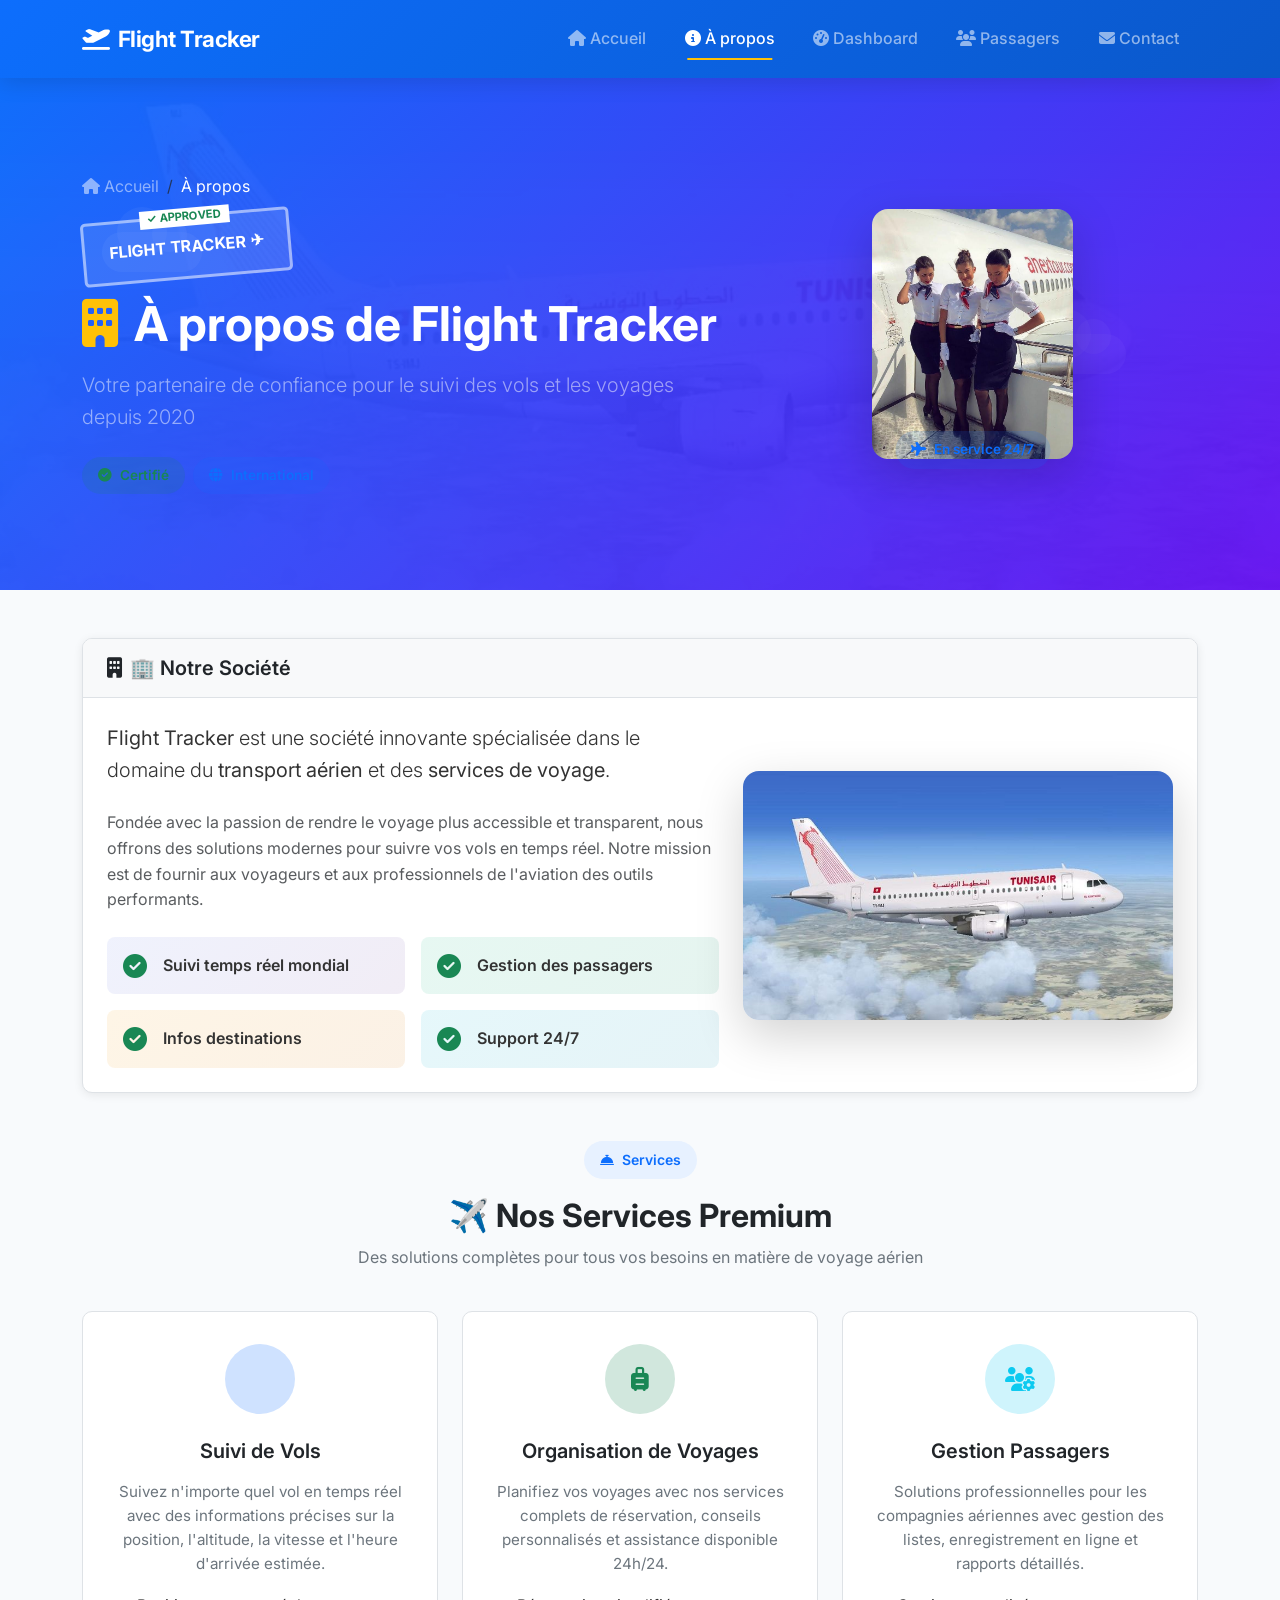
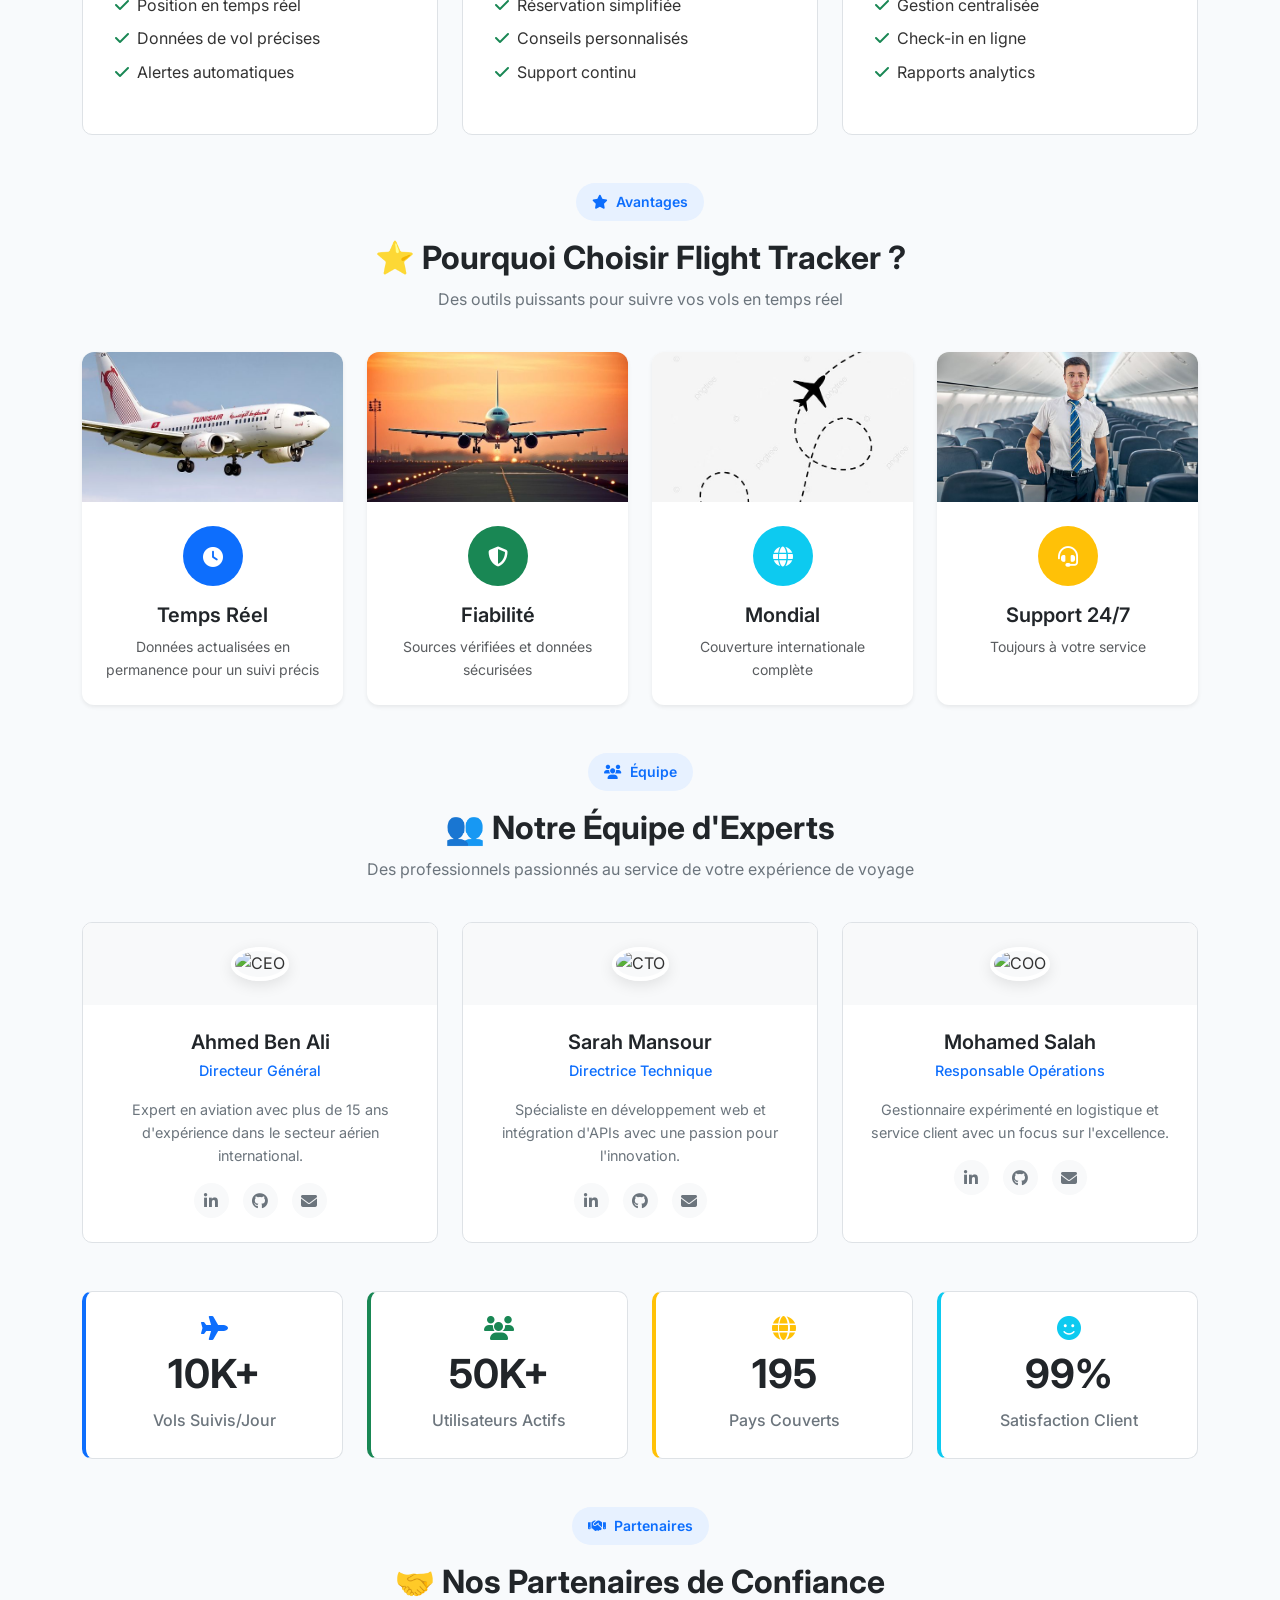
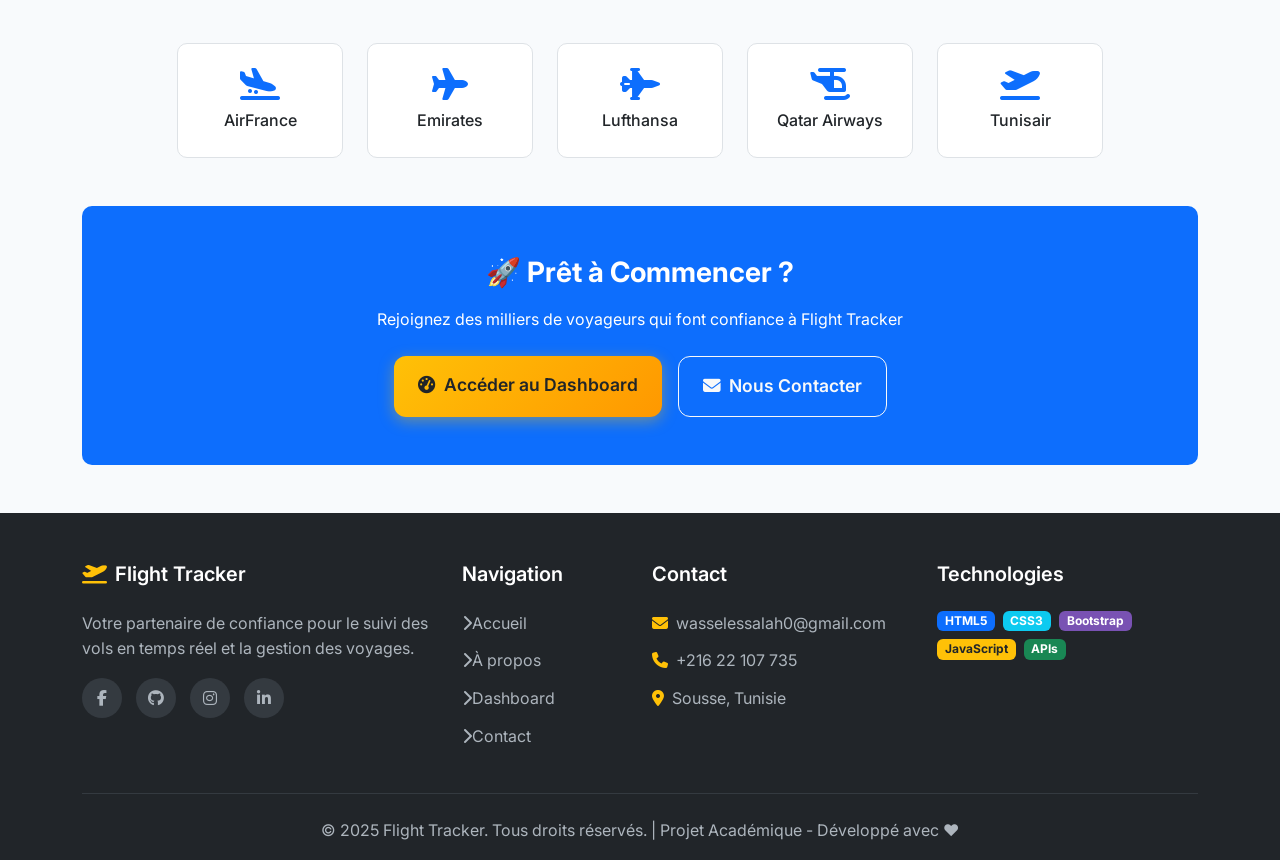
==== about.html @ 7bdb3983 "Add passengers tracking functionality with RandomUser API integration and country info display" ====
<!DOCTYPE html>
<html lang="fr">
<head>
    <meta charset="UTF-8">
    <meta name="viewport" content="width=device-width, initial-scale=1.0">
    <title>Flight Tracker - À propos</title>
    <!-- Bootstrap 5 CSS -->
    <link href="https://cdn.jsdelivr.net/npm/bootstrap@5.3.2/dist/css/bootstrap.min.css" rel="stylesheet">
    <!-- Font Awesome -->
    <link rel="stylesheet" href="https://cdnjs.cloudflare.com/ajax/libs/font-awesome/6.4.2/css/all.min.css">
    <!-- Google Fonts -->
    <link href="https://fonts.googleapis.com/css2?family=Inter:wght@300;400;500;600;700;800&display=swap" rel="stylesheet">
    <!-- Custom CSS -->
    <link rel="stylesheet" href="css/style.css">
    <link rel="stylesheet" href="css/pages-pro.css">
    <style>body { font-family: 'Inter', sans-serif; }</style>
</head>
<body style="background: #f8fafc;">
    <!-- Navigation -->
    <nav class="navbar navbar-expand-lg navbar-dark bg-primary sticky-top">
        <div class="container">
            <a class="navbar-brand" href="index.html">
                <i class="fas fa-plane-departure me-2"></i>Flight Tracker
            </a>
            <button class="navbar-toggler" type="button" data-bs-toggle="collapse" data-bs-target="#navbarNav">
                <span class="navbar-toggler-icon"></span>
            </button>
            <div class="collapse navbar-collapse" id="navbarNav">
                <ul class="navbar-nav ms-auto">
                    <li class="nav-item">
                        <a class="nav-link" href="index.html"><i class="fas fa-home me-1"></i>Accueil</a>
                    </li>
                    <li class="nav-item">
                        <a class="nav-link active" href="about.html"><i class="fas fa-info-circle me-1"></i>À propos</a>
                    </li>
                    <li class="nav-item">
                        <a class="nav-link" href="dashboard.html"><i class="fas fa-tachometer-alt me-1"></i>Dashboard</a>
                    </li>
                    <li class="nav-item">
                        <a class="nav-link" href="passengers.html"><i class="fas fa-users me-1"></i>Passagers</a>
                    </li>
                    <li class="nav-item">
                        <a class="nav-link" href="contact.html"><i class="fas fa-envelope me-1"></i>Contact</a>
                    </li>
                </ul>
            </div>
        </div>
    </nav>

    <!-- Page Header Pro with Creative Design -->
    <header class="page-header-pro position-relative overflow-hidden" style="background: linear-gradient(135deg, rgba(13, 110, 253, 0.95) 0%, rgba(102, 16, 242, 0.95) 100%), url('images/flight/tunisair-fleet.jpeg') center/cover;">
        <div class="cloud-decoration" style="top: 30%; left: 8%; opacity: 0.2;"></div>
        <div class="cloud-decoration" style="top: 50%; right: 12%; opacity: 0.15;"></div>
        <div class="container position-relative py-5">
            <div class="row align-items-center">
                <div class="col-lg-7 page-transition">
                    <nav class="breadcrumb mb-3" style="background: transparent;">
                        <a class="breadcrumb-item text-white-50" href="index.html"><i class="fas fa-home me-1"></i>Accueil</a>
                        <span class="breadcrumb-item active text-white">À propos</span>
                    </nav>
                    <div class="passport-stamp d-inline-block mb-3" style="border-color: rgba(255,255,255,0.5); background: rgba(255,255,255,0.1);">
                        <span class="text-white fw-bold">FLIGHT TRACKER ✈</span>
                    </div>
                    <h1 class="display-5 fw-bold text-white mb-3">
                        <i class="fas fa-building me-3 text-warning"></i>À propos de Flight Tracker
                    </h1>
                    <p class="lead text-white-50 mb-4">Votre partenaire de confiance pour le suivi des vols et les voyages depuis 2020</p>
                    
                    <!-- Flight Status Badges -->
                    <div class="d-flex gap-2 flex-wrap">
                        <span class="flight-status on-time"><i class="fas fa-check-circle"></i> Certifié</span>
                        <span class="flight-status in-flight"><i class="fas fa-globe"></i> International</span>
                    </div>
                </div>
                <div class="col-lg-5 text-center d-none d-lg-block page-transition">
                    <div class="position-relative">
                        <img src="images/flight/airplane-sky-1.jpeg" alt="Avion" class="img-fluid rounded-4 shadow-lg" style="max-height: 250px;">
                        <div class="flight-status in-flight position-absolute" style="bottom: -10px; left: 50%; transform: translateX(-50%);">
                            <i class="fas fa-plane"></i> En service 24/7
                        </div>
                    </div>
                </div>
            </div>
        </div>
    </header>

    <!-- Main Content -->
    <main class="py-5">
        <div class="container">
            
            <!-- Notre Société -->
            <section class="mb-5">
                <div class="card-pro">
                    <div class="card-header-pro">
                        <h5><i class="fas fa-building me-2"></i>🏢 Notre Société</h5>
                    </div>
                    <div class="card-body-pro">
                        <div class="row align-items-center g-4">
                            <div class="col-lg-7">
                                <p class="lead mb-4">
                                    <strong>Flight Tracker</strong> est une société innovante spécialisée dans le domaine du 
                                    <strong>transport aérien</strong> et des <strong>services de voyage</strong>.
                                </p>
                                <p class="text-muted mb-4">
                                    Fondée avec la passion de rendre le voyage plus accessible et transparent, 
                                    nous offrons des solutions modernes pour suivre vos vols en temps réel. 
                                    Notre mission est de fournir aux voyageurs et aux professionnels de l'aviation 
                                    des outils performants.
                                </p>
                                <div class="row g-3">
                                    <div class="col-sm-6">
                                        <div class="d-flex align-items-center p-3 rounded-3" style="background: linear-gradient(135deg, rgba(102, 126, 234, 0.1) 0%, rgba(118, 75, 162, 0.1) 100%);">
                                            <i class="fas fa-check-circle text-success fs-4 me-3"></i>
                                            <span class="fw-semibold">Suivi temps réel mondial</span>
                                        </div>
                                    </div>
                                    <div class="col-sm-6">
                                        <div class="d-flex align-items-center p-3 rounded-3" style="background: linear-gradient(135deg, rgba(16, 185, 129, 0.1) 0%, rgba(5, 150, 105, 0.1) 100%);">
                                            <i class="fas fa-check-circle text-success fs-4 me-3"></i>
                                            <span class="fw-semibold">Gestion des passagers</span>
                                        </div>
                                    </div>
                                    <div class="col-sm-6">
                                        <div class="d-flex align-items-center p-3 rounded-3" style="background: linear-gradient(135deg, rgba(245, 158, 11, 0.1) 0%, rgba(217, 119, 6, 0.1) 100%);">
                                            <i class="fas fa-check-circle text-success fs-4 me-3"></i>
                                            <span class="fw-semibold">Infos destinations</span>
                                        </div>
                                    </div>
                                    <div class="col-sm-6">
                                        <div class="d-flex align-items-center p-3 rounded-3" style="background: linear-gradient(135deg, rgba(6, 182, 212, 0.1) 0%, rgba(8, 145, 178, 0.1) 100%);">
                                            <i class="fas fa-check-circle text-success fs-4 me-3"></i>
                                            <span class="fw-semibold">Support 24/7</span>
                                        </div>
                                    </div>
                                </div>
                            </div>
                            <div class="col-lg-5">
                                <img src="images/flight/tunisair-fleet.jpeg" alt="Flotte Tunisair" class="img-fluid rounded-4 shadow-lg">
                            </div>
                        </div>
                    </div>
                </div>
            </section>

            <!-- Nos Services -->
            <section class="mb-5">
                <div class="section-title">
                    <span class="badge-label"><i class="fas fa-concierge-bell me-2"></i>Services</span>
                    <h2>✈️ Nos Services Premium</h2>
                    <p>Des solutions complètes pour tous vos besoins en matière de voyage aérien</p>
                </div>
                
                <div class="row g-4">
                    <div class="col-lg-4">
                        <div class="service-card">
                            <div class="service-icon primary">
                                <i class="fas fa-radar"></i>
                            </div>
                            <h5>Suivi de Vols</h5>
                            <p>Suivez n'importe quel vol en temps réel avec des informations précises sur la position, l'altitude, la vitesse et l'heure d'arrivée estimée.</p>
                            <ul class="list-unstyled text-start mt-3">
                                <li class="mb-2"><i class="fas fa-check text-success me-2"></i>Position en temps réel</li>
                                <li class="mb-2"><i class="fas fa-check text-success me-2"></i>Données de vol précises</li>
                                <li><i class="fas fa-check text-success me-2"></i>Alertes automatiques</li>
                            </ul>
                        </div>
                    </div>
                    <div class="col-lg-4">
                        <div class="service-card">
                            <div class="service-icon success">
                                <i class="fas fa-suitcase-rolling"></i>
                            </div>
                            <h5>Organisation de Voyages</h5>
                            <p>Planifiez vos voyages avec nos services complets de réservation, conseils personnalisés et assistance disponible 24h/24.</p>
                            <ul class="list-unstyled text-start mt-3">
                                <li class="mb-2"><i class="fas fa-check text-success me-2"></i>Réservation simplifiée</li>
                                <li class="mb-2"><i class="fas fa-check text-success me-2"></i>Conseils personnalisés</li>
                                <li><i class="fas fa-check text-success me-2"></i>Support continu</li>
                            </ul>
                        </div>
                    </div>
                    <div class="col-lg-4">
                        <div class="service-card">
                            <div class="service-icon info">
                                <i class="fas fa-users-cog"></i>
                            </div>
                            <h5>Gestion Passagers</h5>
                            <p>Solutions professionnelles pour les compagnies aériennes avec gestion des listes, enregistrement en ligne et rapports détaillés.</p>
                            <ul class="list-unstyled text-start mt-3">
                                <li class="mb-2"><i class="fas fa-check text-success me-2"></i>Gestion centralisée</li>
                                <li class="mb-2"><i class="fas fa-check text-success me-2"></i>Check-in en ligne</li>
                                <li><i class="fas fa-check text-success me-2"></i>Rapports analytics</li>
                            </ul>
                        </div>
                    </div>
                </div>
            </section>

            <!-- Pourquoi Nous Choisir -->
            <section class="mb-5">
                <div class="section-title">
                    <span class="badge-label"><i class="fas fa-star me-2"></i>Avantages</span>
                    <h2>⭐ Pourquoi Choisir Flight Tracker ?</h2>
                    <p>Des outils puissants pour suivre vos vols en temps réel</p>
                </div>
                
                <div class="row g-4">
                    <div class="col-md-6 col-lg-3">
                        <div class="card h-100 border-0 shadow-sm">
                            <img src="images/flight/tunisair-boeing-1.jpeg" class="card-img-top" alt="Temps Réel" style="height: 150px; object-fit: cover;">
                            <div class="card-body text-center p-4">
                                <div class="bg-primary text-white rounded-circle d-inline-flex align-items-center justify-content-center mb-3" style="width: 60px; height: 60px;">
                                    <i class="fas fa-clock fa-lg"></i>
                                </div>
                                <h5 class="card-title">Temps Réel</h5>
                                <p class="card-text text-muted small">Données actualisées en permanence pour un suivi précis</p>
                            </div>
                        </div>
                    </div>
                    <div class="col-md-6 col-lg-3">
                        <div class="card h-100 border-0 shadow-sm">
                            <img src="images/flight/aviation-ai.jpeg" class="card-img-top" alt="Fiabilité" style="height: 150px; object-fit: cover;">
                            <div class="card-body text-center p-4">
                                <div class="bg-success text-white rounded-circle d-inline-flex align-items-center justify-content-center mb-3" style="width: 60px; height: 60px;">
                                    <i class="fas fa-shield-alt fa-lg"></i>
                                </div>
                                <h5 class="card-title">Fiabilité</h5>
                                <p class="card-text text-muted small">Sources vérifiées et données sécurisées</p>
                            </div>
                        </div>
                    </div>
                    <div class="col-md-6 col-lg-3">
                        <div class="card h-100 border-0 shadow-sm">
                            <img src="images/flight/flight-route.jpeg" class="card-img-top" alt="Mondial" style="height: 150px; object-fit: cover;">
                            <div class="card-body text-center p-4">
                                <div class="bg-info text-white rounded-circle d-inline-flex align-items-center justify-content-center mb-3" style="width: 60px; height: 60px;">
                                    <i class="fas fa-globe fa-lg"></i>
                                </div>
                                <h5 class="card-title">Mondial</h5>
                                <p class="card-text text-muted small">Couverture internationale complète</p>
                            </div>
                        </div>
                    </div>
                    <div class="col-md-6 col-lg-3">
                        <div class="card h-100 border-0 shadow-sm">
                            <img src="images/flight/flight-attendant-service.jpeg" class="card-img-top" alt="Support" style="height: 150px; object-fit: cover;">
                            <div class="card-body text-center p-4">
                                <div class="bg-warning text-white rounded-circle d-inline-flex align-items-center justify-content-center mb-3" style="width: 60px; height: 60px;">
                                    <i class="fas fa-headset fa-lg"></i>
                                </div>
                                <h5 class="card-title">Support 24/7</h5>
                                <p class="card-text text-muted small">Toujours à votre service</p>
                            </div>
                        </div>
                    </div>
                </div>
            </section>

            <!-- Notre Équipe -->
            <section class="mb-5">
                <div class="section-title">
                    <span class="badge-label"><i class="fas fa-users me-2"></i>Équipe</span>
                    <h2>👥 Notre Équipe d'Experts</h2>
                    <p>Des professionnels passionnés au service de votre expérience de voyage</p>
                </div>
                
                <div class="row g-4">
                    <div class="col-lg-4">
                        <div class="team-card">
                            <div class="team-img">
                                <img src="https://randomuser.me/api/portraits/men/32.jpg" alt="CEO">
                            </div>
                            <div class="team-body">
                                <h5>Ahmed Ben Ali</h5>
                                <p class="role">Directeur Général</p>
                                <p>Expert en aviation avec plus de 15 ans d'expérience dans le secteur aérien international.</p>
                                <div class="social-links">
                                    <a href="https://www.linkedin.com/in/essalah-wassel-626993300/" target="_blank"><i class="fab fa-linkedin-in"></i></a>
                                    <a href="https://github.com/wasselessalah" target="_blank"><i class="fab fa-github"></i></a>
                                    <a href="mailto:wasselessalah0@gmail.com"><i class="fas fa-envelope"></i></a>
                                </div>
                            </div>
                        </div>
                    </div>
                    <div class="col-lg-4">
                        <div class="team-card">
                            <div class="team-img">
                                <img src="https://randomuser.me/api/portraits/women/44.jpg" alt="CTO">
                            </div>
                            <div class="team-body">
                                <h5>Sarah Mansour</h5>
                                <p class="role">Directrice Technique</p>
                                <p>Spécialiste en développement web et intégration d'APIs avec une passion pour l'innovation.</p>
                                <div class="social-links">
                                    <a href="https://www.linkedin.com/in/essalah-wassel-626993300/" target="_blank"><i class="fab fa-linkedin-in"></i></a>
                                    <a href="https://github.com/wasselessalah" target="_blank"><i class="fab fa-github"></i></a>
                                    <a href="mailto:wasselessalah0@gmail.com"><i class="fas fa-envelope"></i></a>
                                </div>
                            </div>
                        </div>
                    </div>
                    <div class="col-lg-4">
                        <div class="team-card">
                            <div class="team-img">
                                <img src="https://randomuser.me/api/portraits/men/67.jpg" alt="COO">
                            </div>
                            <div class="team-body">
                                <h5>Mohamed Salah</h5>
                                <p class="role">Responsable Opérations</p>
                                <p>Gestionnaire expérimenté en logistique et service client avec un focus sur l'excellence.</p>
                                <div class="social-links">
                                    <a href="https://www.linkedin.com/in/essalah-wassel-626993300/" target="_blank"><i class="fab fa-linkedin-in"></i></a>
                                    <a href="https://github.com/wasselessalah" target="_blank"><i class="fab fa-github"></i></a>
                                    <a href="mailto:wasselessalah0@gmail.com"><i class="fas fa-envelope"></i></a>
                                </div>
                            </div>
                        </div>
                    </div>
                </div>
            </section>

            <!-- Statistiques -->
            <section class="mb-5">
                <div class="row g-4">
                    <div class="col-md-3 col-6">
                        <div class="stat-card-enhanced primary">
                            <div class="stat-content">
                                <i class="fas fa-plane stat-icon text-primary"></i>
                                <h2>10K+</h2>
                                <p>Vols Suivis/Jour</p>
                            </div>
                        </div>
                    </div>
                    <div class="col-md-3 col-6">
                        <div class="stat-card-enhanced success">
                            <div class="stat-content">
                                <i class="fas fa-users stat-icon text-success"></i>
                                <h2>50K+</h2>
                                <p>Utilisateurs Actifs</p>
                            </div>
                        </div>
                    </div>
                    <div class="col-md-3 col-6">
                        <div class="stat-card-enhanced warning">
                            <div class="stat-content">
                                <i class="fas fa-globe stat-icon text-warning"></i>
                                <h2>195</h2>
                                <p>Pays Couverts</p>
                            </div>
                        </div>
                    </div>
                    <div class="col-md-3 col-6">
                        <div class="stat-card-enhanced info">
                            <div class="stat-content">
                                <i class="fas fa-smile stat-icon text-info"></i>
                                <h2>99%</h2>
                                <p>Satisfaction Client</p>
                            </div>
                        </div>
                    </div>
                </div>
            </section>

            <!-- Nos Partenaires -->
            <section class="mb-5">
                <div class="section-title">
                    <span class="badge-label"><i class="fas fa-handshake me-2"></i>Partenaires</span>
                    <h2>🤝 Nos Partenaires de Confiance</h2>
                </div>
                
                <div class="row g-4 justify-content-center">
                    <div class="col-lg-2 col-md-4 col-6">
                        <div class="partner-item">
                            <i class="fas fa-plane-arrival"></i>
                            <p>AirFrance</p>
                        </div>
                    </div>
                    <div class="col-lg-2 col-md-4 col-6">
                        <div class="partner-item">
                            <i class="fas fa-plane"></i>
                            <p>Emirates</p>
                        </div>
                    </div>
                    <div class="col-lg-2 col-md-4 col-6">
                        <div class="partner-item">
                            <i class="fas fa-jet-fighter"></i>
                            <p>Lufthansa</p>
                        </div>
                    </div>
                    <div class="col-lg-2 col-md-4 col-6">
                        <div class="partner-item">
                            <i class="fas fa-helicopter"></i>
                            <p>Qatar Airways</p>
                        </div>
                    </div>
                    <div class="col-lg-2 col-md-4 col-6">
                        <div class="partner-item">
                            <i class="fas fa-plane-departure"></i>
                            <p>Tunisair</p>
                        </div>
                    </div>
                </div>
            </section>

            <!-- CTA Final -->
            <section>
                <div class="cta-section text-center">
                    <h3 class="mb-3">🚀 Prêt à Commencer ?</h3>
                    <p class="mb-4">Rejoignez des milliers de voyageurs qui font confiance à Flight Tracker</p>
                    <div class="d-flex justify-content-center gap-3 flex-wrap">
                        <a href="dashboard.html" class="btn btn-warning btn-lg px-4">
                            <i class="fas fa-tachometer-alt me-2"></i>Accéder au Dashboard
                        </a>
                        <a href="contact.html" class="btn btn-outline-light btn-lg px-4">
                            <i class="fas fa-envelope me-2"></i>Nous Contacter
                        </a>
                    </div>
                </div>
            </section>
        </div>
    </main>

    <!-- Footer Pro -->
    <footer class="footer-pro">
        <div class="container">
            <div class="row g-4">
                <div class="col-lg-4">
                    <h5><i class="fas fa-plane-departure me-2 text-warning"></i>Flight Tracker</h5>
                    <p>Votre partenaire de confiance pour le suivi des vols en temps réel et la gestion des voyages.</p>
                    <div class="social-links">
                        <a href="https://www.facebook.com/wasl.alsalh.2025/" target="_blank"><i class="fab fa-facebook-f"></i></a>
                        <a href="https://github.com/wasselessalah" target="_blank"><i class="fab fa-github"></i></a>
                        <a href="https://www.instagram.com/essalahwassel/" target="_blank"><i class="fab fa-instagram"></i></a>
                        <a href="https://www.linkedin.com/in/essalah-wassel-626993300/" target="_blank"><i class="fab fa-linkedin-in"></i></a>
                    </div>
                </div>
                <div class="col-lg-2 col-md-4">
                    <h5>Navigation</h5>
                    <ul class="footer-links">
                        <li><a href="index.html"><i class="fas fa-chevron-right"></i>Accueil</a></li>
                        <li><a href="about.html"><i class="fas fa-chevron-right"></i>À propos</a></li>
                        <li><a href="dashboard.html"><i class="fas fa-chevron-right"></i>Dashboard</a></li>
                        <li><a href="contact.html"><i class="fas fa-chevron-right"></i>Contact</a></li>
                    </ul>
                </div>
                <div class="col-lg-3 col-md-4">
                    <h5>Contact</h5>
                    <ul class="footer-links">
                        <li><i class="fas fa-envelope me-2 text-warning"></i>wasselessalah0@gmail.com</li>
                        <li><i class="fas fa-phone me-2 text-warning"></i>+216 22 107 735</li>
                        <li><i class="fas fa-map-marker-alt me-2 text-warning"></i>Sousse, Tunisie</li>
                    </ul>
                </div>
                <div class="col-lg-3 col-md-4">
                    <h5>Technologies</h5>
                    <div class="d-flex flex-wrap gap-2">
                        <span class="badge bg-primary">HTML5</span>
                        <span class="badge bg-info">CSS3</span>
                        <span class="badge" style="background: #7952b3;">Bootstrap</span>
                        <span class="badge bg-warning text-dark">JavaScript</span>
                        <span class="badge bg-success">APIs</span>
                    </div>
                </div>
            </div>
            <div class="footer-bottom text-center">
                <p class="mb-0">&copy; 2025 Flight Tracker. Tous droits réservés. | Projet Académique - Développé avec ❤️</p>
            </div>
        </div>
    </footer>

    <!-- Bootstrap JS -->
    <script src="https://cdn.jsdelivr.net/npm/bootstrap@5.3.2/dist/js/bootstrap.bundle.min.js"></script>
</body>
</html>
---- css/style.css ----
/* ===================================
   Flight & Passengers Tracker
   Custom Styles - Enhanced UI/UX
   =================================== */

/* ===== Google Fonts ===== */
@import url('https://fonts.googleapis.com/css2?family=Poppins:wght@300;400;500;600;700;800&display=swap');

/* ===== Variables CSS ===== */
:root {
    --primary-color: #0d6efd;
    --primary-dark: #0a58ca;
    --primary-light: #3d8bfd;
    --secondary-color: #6c757d;
    --success-color: #198754;
    --info-color: #0dcaf0;
    --warning-color: #ffc107;
    --danger-color: #dc3545;
    --dark-color: #212529;
    --light-color: #f8f9fa;
    --gradient-primary: linear-gradient(135deg, #667eea 0%, #764ba2 100%);
    --gradient-blue: linear-gradient(135deg, #0d6efd 0%, #0a58ca 100%);
    --gradient-dark: linear-gradient(135deg, #1a1a2e 0%, #16213e 100%);
    --shadow-sm: 0 2px 10px rgba(0,0,0,0.08);
    --shadow-md: 0 5px 20px rgba(0,0,0,0.12);
    --shadow-lg: 0 10px 40px rgba(0,0,0,0.15);
    --shadow-xl: 0 20px 60px rgba(0,0,0,0.2);
    --radius-sm: 8px;
    --radius-md: 12px;
    --radius-lg: 20px;
    --radius-xl: 30px;
    --transition: all 0.3s cubic-bezier(0.4, 0, 0.2, 1);
}

/* ===== Global Styles ===== */
* {
    margin: 0;
    padding: 0;
    box-sizing: border-box;
}

body {
    font-family: 'Poppins', 'Segoe UI', sans-serif;
    min-height: 100vh;
    display: flex;
    flex-direction: column;
    background: #f0f2f5;
    color: #333;
    line-height: 1.6;
    overflow-x: hidden;
}

main {
    flex: 1;
}

h1, h2, h3, h4, h5, h6 {
    font-weight: 600;
    line-height: 1.3;
}

a {
    text-decoration: none;
    transition: var(--transition);
}

/* ===== Navbar Enhanced ===== */
.navbar {
    background: var(--gradient-blue) !important;
    backdrop-filter: blur(10px);
    box-shadow: var(--shadow-md);
    padding: 1rem 0;
}

.navbar-brand {
    font-weight: 700;
    font-size: 1.4rem;
    letter-spacing: -0.5px;
}

.navbar-brand i {
    transition: var(--transition);
}

.navbar-brand:hover i {
    transform: translateX(5px) rotate(-5deg);
}

.nav-link {
    font-weight: 500;
    padding: 0.5rem 1rem !important;
    margin: 0 0.2rem;
    border-radius: var(--radius-sm);
    position: relative;
    overflow: hidden;
}

.nav-link::before {
    content: '';
    position: absolute;
    bottom: 0;
    left: 50%;
    width: 0;
    height: 2px;
    background: var(--warning-color);
    transition: var(--transition);
    transform: translateX(-50%);
}

.nav-link:hover::before,
.nav-link.active::before {
    width: 70%;
}

.nav-link:hover {
    background: rgba(255,255,255,0.1);
}

/* ===== Hero Section Enhanced ===== */
.hero-section {
    background: var(--gradient-primary);
    min-height: 85vh;
    display: flex;
    align-items: center;
    position: relative;
    overflow: hidden;
}

.hero-section::before {
    content: '';
    position: absolute;
    top: 0;
    left: 0;
    right: 0;
    bottom: 0;
    background: url("data:image/svg+xml,%3Csvg width='60' height='60' viewBox='0 0 60 60' xmlns='http://www.w3.org/2000/svg'%3E%3Cg fill='none' fill-rule='evenodd'%3E%3Cg fill='%23ffffff' fill-opacity='0.05'%3E%3Ccircle cx='30' cy='30' r='4'/%3E%3C/g%3E%3C/g%3E%3C/svg%3E");
}

.hero-section::after {
    content: '';
    position: absolute;
    bottom: -2px;
    left: 0;
    right: 0;
    height: 100px;
    background: #f0f2f5;
    clip-path: ellipse(70% 100% at 50% 100%);
}

.hero-section .container {
    position: relative;
    z-index: 2;
}

.hero-section h1 {
    font-size: 3.2rem;
    font-weight: 800;
    text-shadow: 2px 4px 8px rgba(0,0,0,0.2);
    animation: slideInLeft 0.8s ease;
}

.hero-section .lead {
    font-size: 1.2rem;
    opacity: 0.9;
    animation: slideInLeft 0.8s ease 0.1s both;
}

.hero-section .btn {
    animation: slideInUp 0.8s ease 0.2s both;
}

.min-vh-75 {
    min-height: 75vh;
}

.hero-image {
    animation: float 4s ease-in-out infinite;
}

.hero-image img {
    border-radius: var(--radius-lg);
    box-shadow: var(--shadow-xl);
    transition: var(--transition);
}

.hero-image img:hover {
    transform: scale(1.03);
}

/* ===== Buttons Enhanced ===== */
.btn {
    font-weight: 600;
    padding: 0.75rem 1.5rem;
    border-radius: var(--radius-md);
    transition: var(--transition);
    position: relative;
    overflow: hidden;
}

.btn::after {
    content: '';
    position: absolute;
    top: 50%;
    left: 50%;
    width: 0;
    height: 0;
    background: rgba(255,255,255,0.2);
    border-radius: 50%;
    transform: translate(-50%, -50%);
    transition: width 0.6s, height 0.6s;
}

.btn:hover::after {
    width: 300px;
    height: 300px;
}

.btn-warning {
    background: linear-gradient(135deg, #ffc107 0%, #ff9800 100%);
    border: none;
    color: #212529;
    box-shadow: 0 4px 15px rgba(255,193,7,0.4);
}

.btn-warning:hover {
    transform: translateY(-3px);
    box-shadow: 0 8px 25px rgba(255,193,7,0.5);
}

.btn-primary {
    background: var(--gradient-blue);
    border: none;
    box-shadow: 0 4px 15px rgba(13,110,253,0.4);
}

.btn-primary:hover {
    transform: translateY(-3px);
    box-shadow: 0 8px 25px rgba(13,110,253,0.5);
}

.btn-outline-light:hover {
    transform: translateY(-3px);
}

.btn-lg {
    padding: 1rem 2rem;
    font-size: 1.1rem;
}

/* ===== Carousel Enhanced ===== */
#photoCarousel {
    border-radius: var(--radius-lg);
    overflow: hidden;
    box-shadow: var(--shadow-xl);
    position: relative;
}

#photoCarousel .carousel-inner {
    border-radius: var(--radius-lg);
}

#photoCarousel .carousel-item img {
    height: 500px;
    object-fit: cover;
    transition: transform 8s ease;
}

#photoCarousel .carousel-item.active img {
    transform: scale(1.08);
}

#photoCarousel .carousel-caption {
    background: linear-gradient(to top, rgba(0,0,0,0.85) 0%, rgba(0,0,0,0.4) 50%, transparent 100%) !important;
    padding: 2.5rem 2rem !important;
    bottom: 0 !important;
    left: 0 !important;
    right: 0 !important;
    border-radius: 0 0 var(--radius-lg) var(--radius-lg) !important;
}

#photoCarousel .carousel-caption h5 {
    font-size: 1.6rem;
    font-weight: 700;
    text-shadow: 2px 2px 4px rgba(0,0,0,0.5);
    margin-bottom: 0.5rem;
}

#photoCarousel .carousel-caption p {
    font-size: 1rem;
    opacity: 0.9;
    margin-bottom: 0;
}

#photoCarousel .carousel-control-prev,
#photoCarousel .carousel-control-next {
    width: 60px;
    height: 60px;
    background: rgba(255,255,255,0.15);
    backdrop-filter: blur(10px);
    -webkit-backdrop-filter: blur(10px);
    border-radius: 50%;
    top: 50%;
    transform: translateY(-50%);
    opacity: 0;
    transition: var(--transition);
    margin: 0 20px;
    border: 2px solid rgba(255,255,255,0.2);
}

#photoCarousel:hover .carousel-control-prev,
#photoCarousel:hover .carousel-control-next {
    opacity: 1;
}

#photoCarousel .carousel-control-prev:hover,
#photoCarousel .carousel-control-next:hover {
    background: rgba(255,255,255,0.3);
    transform: translateY(-50%) scale(1.1);
    border-color: rgba(255,255,255,0.4);
}

#photoCarousel .carousel-control-prev-icon,
#photoCarousel .carousel-control-next-icon {
    width: 24px;
    height: 24px;
}

#photoCarousel .carousel-indicators {
    margin-bottom: 1.5rem;
}

#photoCarousel .carousel-indicators button {
    width: 12px;
    height: 12px;
    border-radius: 50%;
    margin: 0 6px;
    background-color: rgba(255,255,255,0.5);
    border: 2px solid transparent;
    transition: var(--transition);
}

#photoCarousel .carousel-indicators button.active {
    width: 35px;
    border-radius: 8px;
    background: var(--warning-color);
    border-color: var(--warning-color);
}

/* ===== Page Headers ===== */
.page-header {
    background: var(--gradient-blue);
    position: relative;
}

.page-header::before {
    content: '';
    position: absolute;
    inset: 0;
    background: url("data:image/svg+xml,%3Csvg width='40' height='40' viewBox='0 0 40 40' xmlns='http://www.w3.org/2000/svg'%3E%3Cg fill='%23ffffff' fill-opacity='0.05' fill-rule='evenodd'%3E%3Cpath d='M0 40L40 0H20L0 20M40 40V20L20 40'/%3E%3C/g%3E%3C/svg%3E");
}

/* ===== Cards Enhanced ===== */
.card {
    border: none;
    border-radius: var(--radius-md);
    background: white;
    box-shadow: var(--shadow-sm);
    transition: var(--transition);
    overflow: hidden;
}

.card:hover {
    box-shadow: var(--shadow-lg);
}

.card-header {
    background: var(--gradient-blue);
    border: none;
    padding: 1rem 1.5rem;
}

.card-body {
    padding: 1.5rem;
}

.card-img-top {
    transition: transform 0.5s ease;
}

.card:hover .card-img-top {
    transform: scale(1.08);
}

/* ===== Page Headers ===== */
.page-header {
    background: linear-gradient(135deg, var(--primary-color) 0%, #0056b3 100%);
}

/* ===== Feature Cards ===== */
.feature-card {
    transition: transform 0.3s ease, box-shadow 0.3s ease;
}

.feature-card:hover {
    transform: translateY(-10px);
    box-shadow: 0 15px 30px rgba(0, 0, 0, 0.15) !important;
}

.feature-icon {
    width: 80px;
    height: 80px;
    display: flex;
    align-items: center;
    justify-content: center;
}

/* ===== Statistics Cards ===== */
.stat-card {
    padding: 2rem;
    background: white;
    border-radius: var(--radius-lg);
    box-shadow: var(--shadow-md);
    transition: var(--transition);
}

.stat-card:hover {
    transform: translateY(-10px) scale(1.02);
    box-shadow: var(--shadow-xl);
}

/* Glass Effect for Statistics */
.stat-card.glass {
    background: rgba(255, 255, 255, 0.1);
    backdrop-filter: blur(15px);
    -webkit-backdrop-filter: blur(15px);
    border: 1px solid rgba(255, 255, 255, 0.2);
    box-shadow: 0 8px 32px rgba(0, 0, 0, 0.2);
}

.stat-card.glass:hover {
    background: rgba(255, 255, 255, 0.15);
    border-color: rgba(255, 255, 255, 0.3);
    transform: translateY(-10px) scale(1.02);
}

/* ===== API Cards ===== */
.api-card {
    transition: transform 0.3s ease;
}

.api-card:hover {
    transform: translateY(-5px);
}

/* ===== Technology Cards ===== */
.tech-card {
    transition: all 0.3s ease;
    border: 2px solid transparent;
}

.tech-card:hover {
    border-color: var(--primary-color);
    transform: translateY(-5px);
}

/* ===== Timeline ===== */
.timeline {
    position: relative;
    padding-left: 40px;
}

.timeline::before {
    content: '';
    position: absolute;
    left: 15px;
    top: 0;
    bottom: 0;
    width: 2px;
    background: #dee2e6;
}

.timeline-item {
    position: relative;
    padding-bottom: 30px;
}

.timeline-badge {
    position: absolute;
    left: -40px;
    width: 30px;
    height: 30px;
    border-radius: 50%;
    display: flex;
    align-items: center;
    justify-content: center;
    font-size: 12px;
    color: white;
}

.timeline-content {
    padding: 15px 20px;
    background: #f8f9fa;
    border-radius: 8px;
    box-shadow: 0 2px 5px rgba(0, 0, 0, 0.1);
}

.timeline-content h5 {
    margin-bottom: 5px;
    font-size: 1rem;
}

.timeline-content p {
    margin-bottom: 0;
    font-size: 0.9rem;
    color: #6c757d;
}

/* ===== Dashboard Styles ===== */
#loadingIndicator {
    min-height: 300px;
    display: flex;
    flex-direction: column;
    align-items: center;
    justify-content: center;
}

/* DataTables Custom */
.dataTables_wrapper .dataTables_filter input {
    border-radius: 20px;
    padding: 5px 15px;
}

.dataTables_wrapper .dataTables_length select {
    border-radius: 5px;
}

table.dataTable tbody tr {
    cursor: pointer;
    transition: background-color 0.2s;
}

table.dataTable tbody tr:hover {
    background-color: #e3f2fd !important;
}

table.dataTable tbody tr.selected {
    background-color: #bbdefb !important;
}

/* ===== Passengers Page ===== */
.passenger-card {
    transition: transform 0.3s ease, box-shadow 0.3s ease;
}

.passenger-card:hover {
    transform: translateY(-5px);
    box-shadow: 0 10px 25px rgba(0, 0, 0, 0.15) !important;
}

.passenger-avatar {
    width: 80px;
    height: 80px;
    border-radius: 50%;
    object-fit: cover;
    border: 3px solid #fff;
    box-shadow: 0 3px 10px rgba(0, 0, 0, 0.2);
}

.country-flag {
    border-radius: 8px;
    border: 1px solid #dee2e6;
}

/* ===== Contact Page ===== */
.contact-icon {
    width: 70px;
    height: 70px;
    display: flex;
    align-items: center;
    justify-content: center;
}

/* Form Validation Styles */
.form-control.is-valid,
.form-select.is-valid {
    border-color: var(--success-color);
    background-image: url("data:image/svg+xml,%3csvg xmlns='http://www.w3.org/2000/svg' viewBox='0 0 8 8'%3e%3cpath fill='%23198754' d='M2.3 6.73L.6 4.53c-.4-1.04.46-1.4 1.1-.8l1.1 1.4 3.4-3.8c.6-.63 1.6-.27 1.2.7l-4 4.6c-.43.5-.8.4-1.1.1z'/%3e%3c/svg%3e");
    background-repeat: no-repeat;
    background-position: right calc(0.375em + 0.1875rem) center;
    background-size: calc(0.75em + 0.375rem) calc(0.75em + 0.375rem);
}

.form-control.is-invalid,
.form-select.is-invalid {
    border-color: var(--danger-color);
}

/* Password Strength */
#passwordStrength.weak {
    background-color: var(--danger-color);
    width: 25%;
}

#passwordStrength.medium {
    background-color: var(--warning-color);
    width: 50%;
}

#passwordStrength.strong {
    background-color: var(--info-color);
    width: 75%;
}

#passwordStrength.very-strong {
    background-color: var(--success-color);
    width: 100%;
}

/* ===== Charts ===== */
.chart-container {
    position: relative;
    height: 300px;
}

/* ===== Animations ===== */
@keyframes fadeIn {
    from { opacity: 0; transform: translateY(20px); }
    to { opacity: 1; transform: translateY(0); }
}

.fade-in {
    animation: fadeIn 0.5s ease forwards;
}

@keyframes pulse {
    0%, 100% { transform: scale(1); }
    50% { transform: scale(1.05); }
}

.pulse {
    animation: pulse 2s infinite;
}

/* ===== Loading Spinner Custom ===== */
.loading-overlay {
    position: fixed;
    top: 0;
    left: 0;
    width: 100%;
    height: 100%;
    background: rgba(255, 255, 255, 0.9);
    display: flex;
    align-items: center;
    justify-content: center;
    z-index: 9999;
}

/* ===== Scrollbar Custom ===== */
::-webkit-scrollbar {
    width: 8px;
    height: 8px;
}

::-webkit-scrollbar-track {
    background: #f1f1f1;
}

::-webkit-scrollbar-thumb {
    background: #888;
    border-radius: 4px;
}

::-webkit-scrollbar-thumb:hover {
    background: #555;
}

/* ===== Responsive Adjustments ===== */
@media (max-width: 768px) {
    .hero-section {
        min-height: 60vh;
        text-align: center;
    }
    
    .hero-section h1 {
        font-size: 2rem;
    }
    
    .feature-icon {
        width: 60px;
        height: 60px;
    }
    
    .stat-card {
        padding: 1rem;
    }
    
    .timeline {
        padding-left: 30px;
    }
    
    .timeline-badge {
        left: -30px;
        width: 25px;
        height: 25px;
        font-size: 10px;
    }
    
    .passenger-avatar {
        width: 60px;
        height: 60px;
    }
}

@media (max-width: 576px) {
    .page-header h1 {
        font-size: 1.5rem;
    }
    
    .page-header .lead {
        font-size: 0.9rem;
    }
    
    .card-header h5 {
        font-size: 1rem;
    }
}

/* ===================================
   DASHBOARD ENHANCED STYLES
   =================================== */

/* Dashboard Header */
.dashboard-header {
    position: relative;
    overflow: hidden;
    min-height: 220px;
}

.dashboard-header-bg {
    position: absolute;
    inset: 0;
    background-size: cover;
    background-position: center;
    filter: brightness(0.3);
}

.dashboard-header-overlay {
    position: absolute;
    inset: 0;
    background: linear-gradient(135deg, rgba(13, 110, 253, 0.9) 0%, rgba(102, 126, 234, 0.85) 100%);
}

/* Refresh Button Animation */
.refresh-btn {
    position: relative;
    overflow: hidden;
    transition: var(--transition);
}

.refresh-btn:hover {
    transform: translateY(-3px);
}

.refresh-btn:hover i {
    animation: spin 1s linear infinite;
}

@keyframes spin {
    from { transform: rotate(0deg); }
    to { transform: rotate(360deg); }
}

/* Animate Pulse for Badge */
.animate-pulse {
    animation: pulse-badge 2s infinite;
}

@keyframes pulse-badge {
    0%, 100% { opacity: 1; transform: scale(1); }
    50% { opacity: 0.8; transform: scale(1.05); }
}

/* Dashboard Stat Cards - Simple */
.dashboard-stat-card {
    position: relative;
    padding: 1.25rem;
    border-radius: 10px;
    color: white;
    overflow: hidden;
    transition: all 0.3s ease;
    display: flex;
    align-items: center;
    gap: 1rem;
    min-height: 120px;
    box-shadow: 0 2px 10px rgba(0,0,0,0.1);
    border: none;
}

.dashboard-stat-card:hover {
    transform: translateY(-5px);
    box-shadow: 0 8px 25px rgba(0,0,0,0.15);
}

.dashboard-stat-card.stat-primary {
    background: #0d6efd;
}

.dashboard-stat-card.stat-success {
    background: #198754;
}

.dashboard-stat-card.stat-warning {
    background: #ffc107;
    color: #212529;
}

.dashboard-stat-card.stat-info {
    background: #0dcaf0;
    color: #212529;
}

.dashboard-stat-card .stat-icon {
    width: 60px;
    height: 60px;
    background: rgba(255,255,255,0.2);
    border-radius: 10px;
    display: flex;
    align-items: center;
    justify-content: center;
    font-size: 1.5rem;
    flex-shrink: 0;
}

.dashboard-stat-card .stat-content {
    flex: 1;
}

.dashboard-stat-card .stat-label {
    font-size: 0.75rem;
    text-transform: uppercase;
    letter-spacing: 0.5px;
    opacity: 0.9;
    display: block;
    margin-bottom: 0.25rem;
    font-weight: 500;
}

.dashboard-stat-card .stat-value {
    font-size: 1.8rem;
    font-weight: 700;
    margin: 0;
    line-height: 1.2;
}

.dashboard-stat-card .stat-trend {
    font-size: 0.75rem;
    opacity: 0.85;
    margin-top: 0.25rem;
}

.dashboard-stat-card .stat-wave {
    display: none;
}

/* Loading Animation */
.loading-container {
    padding: 3rem;
}

.loading-animation {
    position: relative;
}

.plane-loader {
    animation: fly 2s ease-in-out infinite;
}

@keyframes fly {
    0%, 100% { transform: translateX(-30px) translateY(0); }
    50% { transform: translateX(30px) translateY(-10px); }
}

.loading-dots {
    display: flex;
    justify-content: center;
    gap: 8px;
    margin-top: 1rem;
}

.loading-dots span {
    width: 10px;
    height: 10px;
    background: var(--primary-color);
    border-radius: 50%;
    animation: bounce 1.4s ease-in-out infinite;
}

.loading-dots span:nth-child(1) { animation-delay: 0s; }
.loading-dots span:nth-child(2) { animation-delay: 0.2s; }
.loading-dots span:nth-child(3) { animation-delay: 0.4s; }

@keyframes bounce {
    0%, 80%, 100% { transform: scale(0.6); opacity: 0.5; }
    40% { transform: scale(1); opacity: 1; }
}

/* Dashboard Cards - Simple */
.dashboard-card {
    border: 1px solid #dee2e6;
    border-radius: 10px;
    overflow: hidden;
    transition: all 0.3s ease;
    box-shadow: 0 2px 8px rgba(0,0,0,0.08);
    background: white;
}

.dashboard-card:hover {
    box-shadow: 0 5px 20px rgba(0,0,0,0.1);
}

.dashboard-card-header {
    background: #0d6efd;
    padding: 1.25rem 1.5rem;
    border: none;
    border-radius: 10px 10px 0 0;
}

.dashboard-card-header h5 {
    font-weight: 600;
    font-size: 1.1rem;
    margin-bottom: 0;
}

.dashboard-card-header small {
    font-size: 0.8rem;
    opacity: 0.8;
}

/* Dashboard Table - Liste des Vols */
.dashboard-table {
    margin: 0;
    border-collapse: separate;
    border-spacing: 0;
    width: 100% !important;
}

.dashboard-table thead {
    background: #f8f9fa;
}

.dashboard-table thead th {
    font-weight: 600;
    font-size: 0.75rem;
    text-transform: uppercase;
    letter-spacing: 0.5px;
    color: #495057;
    padding: 0.875rem 1rem;
    border: none;
    border-bottom: 2px solid #0d6efd;
    white-space: nowrap;
    background: #f8f9fa;
    vertical-align: middle;
}

.dashboard-table thead th i {
    color: #0d6efd;
}

.dashboard-table tbody tr {
    transition: all 0.2s ease;
    border-left: 3px solid transparent;
}

.dashboard-table tbody tr:hover {
    background: #e7f1ff;
    border-left-color: #0d6efd;
}

.dashboard-table tbody tr:nth-child(even) {
    background: #fafbfc;
}

.dashboard-table tbody tr:nth-child(even):hover {
    background: #e7f1ff;
    border-left-color: #0d6efd;
}

.dashboard-table tbody td {
    padding: 0.75rem 1rem;
    vertical-align: middle;
    border-bottom: 1px solid #e9ecef;
    font-size: 0.875rem;
    color: #333;
}

.dashboard-table tbody td:first-child {
    font-weight: 600;
    color: #0d6efd;
}

/* DataTables wrapper fixes */
.dataTables_wrapper {
    padding: 1rem;
}

.dataTables_wrapper .dataTables_length,
.dataTables_wrapper .dataTables_filter {
    margin-bottom: 1rem;
}

.dataTables_wrapper .dataTables_length select,
.dataTables_wrapper .dataTables_filter input {
    border: 1px solid #dee2e6;
    border-radius: 5px;
    padding: 0.375rem 0.75rem;
}

.dataTables_wrapper .dataTables_filter input:focus {
    border-color: #0d6efd;
    box-shadow: 0 0 0 0.2rem rgba(13, 110, 253, 0.15);
    outline: none;
}

.dataTables_wrapper .dataTables_paginate .paginate_button {
    border-radius: 5px !important;
    margin: 0 2px;
}

.dataTables_wrapper .dataTables_paginate .paginate_button.current {
    background: #0d6efd !important;
    border-color: #0d6efd !important;
    color: white !important;
}

.dataTables_wrapper .dataTables_paginate .paginate_button:hover {
    background: #e7f1ff !important;
    border-color: #0d6efd !important;
    color: #0d6efd !important;
}

.dataTables_wrapper .dataTables_info {
    padding-top: 1rem;
    color: #6c757d;
    font-size: 0.875rem;
}

/* Callsign badge style */
.callsign-badge {
    background: #e7f1ff;
    color: #0d6efd;
    padding: 0.35rem 0.75rem;
    border-radius: 5px;
    font-weight: 600;
    font-size: 0.85rem;
    display: inline-block;
}

/* Country flag style */
.country-cell {
    display: flex;
    align-items: center;
    gap: 0.5rem;
}

.country-cell img {
    width: 24px;
    height: 16px;
    border-radius: 2px;
    box-shadow: 0 1px 3px rgba(0,0,0,0.2);
}

/* Action button in table */
.btn-action {
    background: #198754;
    color: white;
    border: none;
    padding: 0.4rem 0.75rem;
    border-radius: 5px;
    font-size: 0.8rem;
    font-weight: 500;
    transition: all 0.2s ease;
}

.btn-action:hover {
    background: #157347;
    color: white;
    transform: translateY(-1px);
}

/* Flight Details Card - Simple */
.flight-details-card {
    border: 1px solid #dee2e6;
    background: white;
    box-shadow: 0 2px 10px rgba(0,0,0,0.08);
    border-radius: 10px;
    overflow: hidden;
}

.flight-details-header {
    background: #198754;
    padding: 1.25rem 1.5rem;
}

.flight-info-item {
    background: #f8f9fa;
    border-radius: 8px;
    padding: 1rem;
    height: 100%;
    transition: all 0.2s ease;
    border: 1px solid #e9ecef;
}

.flight-info-item:hover {
    background: #e9ecef;
    border-color: #0d6efd;
}

.flight-info-item .info-label {
    display: block;
    font-size: 0.7rem;
    color: #6c757d;
    text-transform: uppercase;
    letter-spacing: 1px;
    margin-bottom: 0.5rem;
    font-weight: 600;
}

.flight-info-item .info-value {
    display: block;
    font-size: 1.15rem;
    font-weight: 700;
    color: #212529;
}

.flight-action-panel {
    background: linear-gradient(135deg, #f0f4ff 0%, #e8f5e9 100%);
    border: 2px dashed #0d6efd;
    border-radius: var(--radius-lg);
    height: 100%;
    display: flex;
    flex-direction: column;
    justify-content: center;
    transition: var(--transition);
}

.flight-action-panel:hover {
    border-style: solid;
    background: linear-gradient(135deg, #e8f5e9 0%, #f0f4ff 100%);
}

.flight-action-panel .action-icon {
    width: 90px;
    height: 90px;
    background: linear-gradient(135deg, #0d6efd 0%, #6610f2 100%);
    border-radius: 50%;
    display: flex;
    align-items: center;
    justify-content: center;
    margin: 0 auto;
    box-shadow: 0 10px 30px rgba(13, 110, 253, 0.3);
    transition: var(--transition);
}

.flight-action-panel .action-icon i {
    color: white;
}

.flight-action-panel:hover .action-icon {
    transform: scale(1.1) rotate(5deg);
}

/* Dashboard Footer */
.dashboard-footer {
    background: linear-gradient(135deg, #1a1a2e 0%, #16213e 100%);
    padding: 2.5rem 0;
    margin-top: auto;
    position: relative;
    overflow: hidden;
}

.dashboard-footer::before {
    content: '';
    position: absolute;
    top: 0;
    left: 0;
    right: 0;
    height: 3px;
    background: linear-gradient(90deg, #0d6efd, #6610f2, #0dcaf0, #198754);
}

.footer-badges .badge {
    font-weight: 500;
    padding: 0.5rem 1rem;
    font-size: 0.8rem;
}

/* DataTables Customization for Dashboard */
.dataTables_wrapper .dataTables_filter input {
    border-radius: var(--radius-md);
    border: 2px solid #e9ecef;
    padding: 0.6rem 1.25rem;
    transition: var(--transition);
    font-size: 0.9rem;
}

.dataTables_wrapper .dataTables_filter input:focus {
    border-color: var(--primary-color);
    box-shadow: 0 0 0 4px rgba(13, 110, 253, 0.15);
    outline: none;
}

.dataTables_wrapper .dataTables_paginate .paginate_button {
    border-radius: var(--radius-sm) !important;
    margin: 0 3px;
    padding: 0.5rem 1rem !important;
    transition: var(--transition);
}

.dataTables_wrapper .dataTables_paginate .paginate_button:hover {
    background: linear-gradient(135deg, #e9ecef 0%, #f8f9fa 100%) !important;
    border-color: #dee2e6 !important;
}

.dataTables_wrapper .dataTables_paginate .paginate_button.current {
    background: linear-gradient(135deg, #0d6efd 0%, #6610f2 100%) !important;
    border-color: transparent !important;
    color: white !important;
    box-shadow: 0 4px 15px rgba(13, 110, 253, 0.3);
}

/* Additional Dashboard Enhancements */
.btn-view-flight {
    background: linear-gradient(135deg, #198754 0%, #20c997 100%);
    border: none;
    color: white;
    padding: 0.4rem 0.8rem;
    border-radius: var(--radius-sm);
    font-size: 0.85rem;
    font-weight: 500;
    transition: var(--transition);
}

.btn-view-flight:hover {
    transform: translateY(-2px);
    box-shadow: 0 5px 15px rgba(25, 135, 84, 0.3);
    color: white;
}

/* Glassmorphism effect for cards */
.glass-card {
    background: rgba(255, 255, 255, 0.9);
    backdrop-filter: blur(10px);
    border: 1px solid rgba(255, 255, 255, 0.3);
}

/* Animated gradient border */
.gradient-border {
    position: relative;
}

.gradient-border::before {
    content: '';
    position: absolute;
    top: -2px;
    left: -2px;
    right: -2px;
    bottom: -2px;
    background: linear-gradient(45deg, #0d6efd, #6610f2, #0dcaf0, #198754);
    border-radius: inherit;
    z-index: -1;
    background-size: 400% 400%;
    animation: gradientMove 3s ease infinite;
}

@keyframes gradientMove {
    0%, 100% { background-position: 0% 50%; }
    50% { background-position: 100% 50%; }
}

/* Counter animation */
.counter-animate {
    animation: countUp 0.5s ease-out;
}

@keyframes countUp {
    from { opacity: 0; transform: translateY(10px); }
    to { opacity: 1; transform: translateY(0); }
}

/* Shimmer loading effect */
.shimmer {
    background: linear-gradient(90deg, #f0f0f0 25%, #e0e0e0 50%, #f0f0f0 75%);
    background-size: 200% 100%;
    animation: shimmer 1.5s infinite;
}

@keyframes shimmer {
    0% { background-position: 200% 0; }
    100% { background-position: -200% 0; }
}

/* Responsive Dashboard */
@media (max-width: 992px) {
    .dashboard-header {
        min-height: auto;
    }
    
    .dashboard-stat-card {
        min-height: auto;
    }
    
    .dashboard-stat-card .stat-value {
        font-size: 1.5rem;
    }
}

@media (max-width: 768px) {
    .dashboard-stat-card {
        padding: 1rem;
    }
    
    .dashboard-stat-card .stat-icon {
        width: 50px;
        height: 50px;
        font-size: 1.3rem;
    }
    
    .flight-info-item {
        padding: 0.75rem;
    }
}

/* ===== Print Styles ===== */
@media print {
    .navbar,
    footer,
    #refreshData,
    .btn {
        display: none !important;
    }
    
    .card {
        break-inside: avoid;
    }
}

/* ===== Dark Mode Support (Optional) ===== */
@media (prefers-color-scheme: dark) {
    /* Add dark mode styles here if needed */
}

/* ===== Utility Classes ===== */
.text-gradient {
    background: linear-gradient(135deg, var(--primary-color), var(--info-color));
    -webkit-background-clip: text;
    -webkit-text-fill-color: transparent;
}

.bg-gradient-primary {
    background: linear-gradient(135deg, var(--primary-color) 0%, #0056b3 100%);
}

.hover-lift {
    transition: transform 0.3s ease;
}

.hover-lift:hover {
    transform: translateY(-5px);
}

.shadow-hover {
    transition: box-shadow 0.3s ease;
}

.shadow-hover:hover {
    box-shadow: 0 10px 30px rgba(0, 0, 0, 0.15) !important;
}

/* ===================================
   CREATIVE TRAVEL & FLIGHTS THEME
   =================================== */

/* Flying Plane Animation */
@keyframes flyPlane {
    0% { transform: translateX(-100px) translateY(0) rotate(0deg); opacity: 0; }
    10% { opacity: 1; }
    50% { transform: translateX(50vw) translateY(-20px) rotate(2deg); }
    90% { opacity: 1; }
    100% { transform: translateX(100vw) translateY(0) rotate(0deg); opacity: 0; }
}

@keyframes cloudFloat {
    0%, 100% { transform: translateX(0); }
    50% { transform: translateX(30px); }
}

@keyframes pulse-glow {
    0%, 100% { box-shadow: 0 0 20px rgba(13, 110, 253, 0.3); }
    50% { box-shadow: 0 0 40px rgba(13, 110, 253, 0.6); }
}

@keyframes radar-scan {
    0% { transform: rotate(0deg); }
    100% { transform: rotate(360deg); }
}

/* Travel Page Background with Parallax */
.travel-bg {
    background: linear-gradient(135deg, rgba(13, 110, 253, 0.9) 0%, rgba(102, 16, 242, 0.9) 100%),
                url('../images/flight/airplane-sky-1.jpeg') center/cover fixed;
    position: relative;
}

.travel-bg::before {
    content: '✈';
    position: fixed;
    font-size: 2rem;
    top: 20%;
    left: -100px;
    animation: flyPlane 15s linear infinite;
    z-index: 1000;
    pointer-events: none;
    opacity: 0.6;
}

/* Decorative Clouds */
.cloud-decoration {
    position: absolute;
    width: 100px;
    height: 40px;
    background: rgba(255, 255, 255, 0.2);
    border-radius: 50px;
    animation: cloudFloat 8s ease-in-out infinite;
}

.cloud-decoration::before,
.cloud-decoration::after {
    content: '';
    position: absolute;
    background: rgba(255, 255, 255, 0.2);
    border-radius: 50%;
}

.cloud-decoration::before {
    width: 50px;
    height: 50px;
    top: -25px;
    left: 15px;
}

.cloud-decoration::after {
    width: 35px;
    height: 35px;
    top: -15px;
    right: 15px;
}

/* Flight Ticket Style Card */
.ticket-card {
    background: white;
    border-radius: 15px;
    position: relative;
    overflow: hidden;
    box-shadow: 0 10px 40px rgba(0, 0, 0, 0.1);
}

.ticket-card::before {
    content: '';
    position: absolute;
    left: -15px;
    top: 50%;
    transform: translateY(-50%);
    width: 30px;
    height: 30px;
    background: #f0f2f5;
    border-radius: 50%;
}

.ticket-card::after {
    content: '';
    position: absolute;
    right: -15px;
    top: 50%;
    transform: translateY(-50%);
    width: 30px;
    height: 30px;
    background: #f0f2f5;
    border-radius: 50%;
}

.ticket-card .ticket-border {
    border-top: 2px dashed #dee2e6;
    margin: 1rem 2rem;
}

/* Destination Cards with Hover Effect */
.destination-card {
    position: relative;
    border-radius: 20px;
    overflow: hidden;
    height: 300px;
    cursor: pointer;
    transition: all 0.4s ease;
}

.destination-card img {
    width: 100%;
    height: 100%;
    object-fit: cover;
    transition: transform 0.5s ease;
}

.destination-card:hover img {
    transform: scale(1.1);
}

.destination-card .overlay {
    position: absolute;
    bottom: 0;
    left: 0;
    right: 0;
    padding: 2rem;
    background: linear-gradient(transparent, rgba(0, 0, 0, 0.8));
    color: white;
    transform: translateY(30px);
    transition: all 0.4s ease;
}

.destination-card:hover .overlay {
    transform: translateY(0);
}

.destination-card .overlay h4 {
    margin-bottom: 0.5rem;
}

.destination-card .overlay p {
    opacity: 0;
    transition: opacity 0.3s ease 0.1s;
    font-size: 0.9rem;
}

.destination-card:hover .overlay p {
    opacity: 1;
}

/* Flight Route Visualization */
.flight-route-line {
    position: relative;
    height: 4px;
    background: linear-gradient(90deg, #0d6efd 0%, #ffc107 50%, #198754 100%);
    border-radius: 2px;
    margin: 2rem 0;
}

.flight-route-line::before {
    content: '✈';
    position: absolute;
    top: -12px;
    left: 50%;
    transform: translateX(-50%);
    font-size: 1.5rem;
    animation: pulse-glow 2s infinite;
    background: white;
    padding: 0 10px;
}

.flight-route-line .departure,
.flight-route-line .arrival {
    position: absolute;
    top: -35px;
    font-weight: 600;
    font-size: 0.9rem;
}

.flight-route-line .departure {
    left: 0;
}

.flight-route-line .arrival {
    right: 0;
}

/* Radar Animation for Live Tracking */
.radar-container {
    position: relative;
    width: 150px;
    height: 150px;
    border-radius: 50%;
    background: radial-gradient(circle, #1a1a2e 0%, #0d6efd 100%);
    margin: 0 auto;
    overflow: hidden;
}

.radar-container::before {
    content: '';
    position: absolute;
    top: 0;
    left: 50%;
    width: 50%;
    height: 50%;
    background: linear-gradient(90deg, transparent, rgba(13, 202, 240, 0.5));
    transform-origin: bottom left;
    animation: radar-scan 3s linear infinite;
}

.radar-container::after {
    content: '';
    position: absolute;
    top: 50%;
    left: 50%;
    transform: translate(-50%, -50%);
    width: 10px;
    height: 10px;
    background: #0dcaf0;
    border-radius: 50%;
    box-shadow: 0 0 20px #0dcaf0;
}

/* Boarding Pass Style */
.boarding-pass {
    background: linear-gradient(135deg, #0d6efd 0%, #0a58ca 100%);
    color: white;
    border-radius: 15px;
    padding: 2rem;
    position: relative;
    overflow: hidden;
}

.boarding-pass::before {
    content: '';
    position: absolute;
    top: 0;
    right: 0;
    width: 150px;
    height: 150px;
    background: url("data:image/svg+xml,%3Csvg xmlns='http://www.w3.org/2000/svg' viewBox='0 0 24 24' fill='rgba(255,255,255,0.1)'%3E%3Cpath d='M21 16v-2l-8-5V3.5c0-.83-.67-1.5-1.5-1.5S10 2.67 10 3.5V9l-8 5v2l8-2.5V19l-2 1.5V22l3.5-1 3.5 1v-1.5L13 19v-5.5l8 2.5z'/%3E%3C/svg%3E") no-repeat center;
    opacity: 0.3;
}

.boarding-pass .barcode {
    background: white;
    height: 60px;
    margin-top: 1.5rem;
    border-radius: 5px;
    background-image: repeating-linear-gradient(
        90deg,
        #000 0px,
        #000 2px,
        white 2px,
        white 4px,
        #000 4px,
        #000 8px,
        white 8px,
        white 10px
    );
}

/* Flight Status Badge */
.flight-status {
    display: inline-flex;
    align-items: center;
    gap: 0.5rem;
    padding: 0.5rem 1rem;
    border-radius: 50px;
    font-weight: 600;
    font-size: 0.85rem;
}

.flight-status.on-time {
    background: rgba(25, 135, 84, 0.15);
    color: #198754;
}

.flight-status.delayed {
    background: rgba(255, 193, 7, 0.15);
    color: #cc9a06;
}

.flight-status.cancelled {
    background: rgba(220, 53, 69, 0.15);
    color: #dc3545;
}

.flight-status.in-flight {
    background: rgba(13, 110, 253, 0.15);
    color: #0d6efd;
}

.flight-status i {
    animation: pulse 2s infinite;
}

/* World Map Dots Animation */
.world-map-bg {
    background-color: #1a1a2e;
    background-image: 
        radial-gradient(circle at 10% 20%, rgba(13, 202, 240, 0.3) 2px, transparent 2px),
        radial-gradient(circle at 30% 50%, rgba(13, 110, 253, 0.3) 2px, transparent 2px),
        radial-gradient(circle at 50% 30%, rgba(255, 193, 7, 0.3) 2px, transparent 2px),
        radial-gradient(circle at 70% 60%, rgba(25, 135, 84, 0.3) 2px, transparent 2px),
        radial-gradient(circle at 90% 40%, rgba(220, 53, 69, 0.3) 2px, transparent 2px),
        radial-gradient(circle at 20% 80%, rgba(13, 202, 240, 0.3) 2px, transparent 2px),
        radial-gradient(circle at 80% 20%, rgba(102, 16, 242, 0.3) 2px, transparent 2px);
    position: relative;
}

/* Airplane Window View */
.window-view {
    width: 200px;
    height: 300px;
    border-radius: 100px 100px 50px 50px;
    border: 15px solid #ddd;
    background: linear-gradient(180deg, #87CEEB 0%, #E0F6FF 50%, #fff 100%);
    box-shadow: inset 0 0 30px rgba(0, 0, 0, 0.1);
    position: relative;
    overflow: hidden;
}

.window-view::before {
    content: '☁';
    position: absolute;
    font-size: 3rem;
    color: white;
    text-shadow: 0 0 10px rgba(0, 0, 0, 0.1);
    animation: cloudFloat 5s ease-in-out infinite;
    top: 30%;
    left: 20%;
}

/* Travel Stats Counter */
.travel-counter {
    background: white;
    border-radius: 15px;
    padding: 2rem;
    text-align: center;
    box-shadow: 0 5px 20px rgba(0, 0, 0, 0.08);
    transition: all 0.3s ease;
    border-bottom: 4px solid #0d6efd;
}

.travel-counter:hover {
    transform: translateY(-10px);
    box-shadow: 0 15px 40px rgba(0, 0, 0, 0.15);
}

.travel-counter .counter-icon {
    width: 70px;
    height: 70px;
    border-radius: 50%;
    background: linear-gradient(135deg, #0d6efd 0%, #6610f2 100%);
    display: flex;
    align-items: center;
    justify-content: center;
    margin: 0 auto 1rem;
    color: white;
    font-size: 1.5rem;
}

.travel-counter h2 {
    font-size: 2.5rem;
    font-weight: 700;
    color: #0d6efd;
    margin-bottom: 0.5rem;
}

.travel-counter p {
    color: #6c757d;
    margin: 0;
    font-weight: 500;
}

/* Airline Logo Carousel */
.airline-logos {
    display: flex;
    gap: 3rem;
    animation: scroll-logos 20s linear infinite;
    padding: 2rem 0;
}

@keyframes scroll-logos {
    0% { transform: translateX(0); }
    100% { transform: translateX(-50%); }
}

.airline-logos img {
    height: 50px;
    opacity: 0.6;
    filter: grayscale(100%);
    transition: all 0.3s ease;
}

.airline-logos img:hover {
    opacity: 1;
    filter: grayscale(0%);
    transform: scale(1.1);
}

/* Special Offer Badge */
.offer-badge {
    position: absolute;
    top: 15px;
    right: -30px;
    background: linear-gradient(135deg, #dc3545 0%, #ff6b6b 100%);
    color: white;
    padding: 0.5rem 3rem;
    font-size: 0.75rem;
    font-weight: 700;
    text-transform: uppercase;
    transform: rotate(45deg);
    box-shadow: 0 3px 10px rgba(220, 53, 69, 0.4);
}

/* Luggage Icon Animation */
.luggage-animation {
    animation: bounce 1s ease infinite;
}

@keyframes bounce {
    0%, 100% { transform: translateY(0); }
    50% { transform: translateY(-10px); }
}

/* Page Section with Plane Trail */
.section-plane-trail {
    position: relative;
    overflow: hidden;
}

.section-plane-trail::after {
    content: '';
    position: absolute;
    top: 50%;
    left: 0;
    right: 0;
    height: 2px;
    background: linear-gradient(90deg, 
        transparent 0%, 
        #0d6efd 20%, 
        #0d6efd 80%, 
        transparent 100%
    );
    opacity: 0.3;
}

/* Passport Stamp Style */
.passport-stamp {
    display: inline-block;
    padding: 1rem 1.5rem;
    border: 3px solid #0d6efd;
    border-radius: 5px;
    transform: rotate(-5deg);
    position: relative;
    background: rgba(13, 110, 253, 0.05);
}

.passport-stamp::before {
    content: '✓ APPROVED';
    position: absolute;
    top: -10px;
    left: 50%;
    transform: translateX(-50%);
    background: white;
    padding: 0 0.5rem;
    font-size: 0.7rem;
    font-weight: 700;
    color: #198754;
}

/* Travel Newsletter Box */
.newsletter-travel {
    background: linear-gradient(135deg, rgba(13, 110, 253, 0.95) 0%, rgba(102, 16, 242, 0.95) 100%),
                url('../images/flight/airplane-sky-2.jpeg') center/cover;
    border-radius: 20px;
    padding: 3rem;
    color: white;
    position: relative;
    overflow: hidden;
}

.newsletter-travel::before {
    content: '✈';
    position: absolute;
    top: 20px;
    right: 20px;
    font-size: 5rem;
    opacity: 0.1;
}

.newsletter-travel input {
    border: none;
    border-radius: 50px;
    padding: 1rem 1.5rem;
}

.newsletter-travel button {
    border-radius: 50px;
    padding: 1rem 2rem;
}

/* Live Flight Indicator */
.live-indicator {
    display: inline-flex;
    align-items: center;
    gap: 0.5rem;
}

.live-indicator .dot {
    width: 10px;
    height: 10px;
    background: #dc3545;
    border-radius: 50%;
    animation: pulse 1.5s infinite;
}

@keyframes pulse {
    0%, 100% { transform: scale(1); opacity: 1; }
    50% { transform: scale(1.5); opacity: 0.5; }
}

/* Smooth Page Transitions */
.page-transition {
    animation: fadeInUp 0.6s ease;
}

@keyframes fadeInUp {
    from {
        opacity: 0;
        transform: translateY(30px);
    }
    to {
        opacity: 1;
        transform: translateY(0);
    }
}

/* Sky Gradient Backgrounds */
.sky-gradient-morning {
    background: linear-gradient(180deg, #ff9a9e 0%, #fecfef 50%, #fecfef 100%);
}

.sky-gradient-day {
    background: linear-gradient(180deg, #a1c4fd 0%, #c2e9fb 100%);
}

.sky-gradient-sunset {
    background: linear-gradient(180deg, #fa709a 0%, #fee140 100%);
}

.sky-gradient-night {
    background: linear-gradient(180deg, #0c1445 0%, #1a237e 50%, #283593 100%);
}
---- css/pages-pro.css ----
/* ============================================
   PAGES PRO CSS - Simple Bootstrap Colors
   ============================================ */

/* Page Header */
.page-header-pro {
    background: #0d6efd;
    color: white;
    padding: 3rem 0;
}

.page-header-pro .breadcrumb {
    background: transparent;
    margin-bottom: 1rem;
}

.page-header-pro .breadcrumb-item a {
    color: rgba(255,255,255,0.8);
    text-decoration: none;
}

.page-header-pro .breadcrumb-item.active {
    color: white;
}

/* Section Titles */
.section-title {
    text-align: center;
    margin-bottom: 2.5rem;
}

.section-title h2 {
    color: #212529;
    font-weight: 700;
    margin-bottom: 0.5rem;
}

.section-title p {
    color: #6c757d;
}

.section-title .badge-label {
    display: inline-block;
    background: #e7f1ff;
    color: #0d6efd;
    padding: 0.5rem 1rem;
    border-radius: 20px;
    font-size: 0.875rem;
    font-weight: 600;
    margin-bottom: 1rem;
}

/* Cards Pro */
.card-pro {
    background: white;
    border: 1px solid #dee2e6;
    border-radius: 10px;
    box-shadow: 0 2px 10px rgba(0,0,0,0.08);
    overflow: hidden;
    margin-bottom: 1.5rem;
}

.card-header-pro {
    background: #f8f9fa;
    border-bottom: 1px solid #dee2e6;
    padding: 1rem 1.5rem;
}

.card-header-pro h5 {
    margin: 0;
    color: #212529;
    font-weight: 600;
}

.card-body-pro {
    padding: 1.5rem;
}

/* Service Cards - Simple */
.service-card {
    background: white;
    border: 1px solid #dee2e6;
    border-radius: 10px;
    padding: 2rem;
    text-align: center;
    height: 100%;
    transition: transform 0.3s ease, box-shadow 0.3s ease;
}

.service-card:hover {
    transform: translateY(-5px);
    box-shadow: 0 10px 30px rgba(0,0,0,0.1);
}

.service-icon {
    width: 70px;
    height: 70px;
    border-radius: 50%;
    display: flex;
    align-items: center;
    justify-content: center;
    margin: 0 auto 1.5rem;
    font-size: 1.5rem;
}

.service-icon.primary {
    background: #cfe2ff;
    color: #0d6efd;
}

.service-icon.success {
    background: #d1e7dd;
    color: #198754;
}

.service-icon.info {
    background: #cff4fc;
    color: #0dcaf0;
}

.service-icon.warning {
    background: #fff3cd;
    color: #ffc107;
}

.service-card h5 {
    color: #212529;
    font-weight: 600;
    margin-bottom: 1rem;
}

.service-card p {
    color: #6c757d;
    font-size: 0.95rem;
}

/* Team Cards - Simple */
.team-card {
    background: white;
    border: 1px solid #dee2e6;
    border-radius: 10px;
    overflow: hidden;
    text-align: center;
    height: 100%;
    transition: transform 0.3s ease, box-shadow 0.3s ease;
}

.team-card:hover {
    transform: translateY(-5px);
    box-shadow: 0 10px 30px rgba(0,0,0,0.1);
}

.team-img {
    padding: 1.5rem;
    background: #f8f9fa;
}

.team-img img {
    width: 120px;
    height: 120px;
    border-radius: 50%;
    object-fit: cover;
    border: 4px solid white;
    box-shadow: 0 4px 15px rgba(0,0,0,0.1);
}

.team-body {
    padding: 1.5rem;
}

.team-body h5 {
    color: #212529;
    font-weight: 600;
    margin-bottom: 0.25rem;
}

.team-body .role {
    color: #0d6efd;
    font-weight: 500;
    font-size: 0.9rem;
    margin-bottom: 1rem;
}

.team-body p {
    color: #6c757d;
    font-size: 0.9rem;
}

.team-body .social-links {
    margin-top: 1rem;
}

.team-body .social-links a {
    display: inline-flex;
    align-items: center;
    justify-content: center;
    width: 35px;
    height: 35px;
    border-radius: 50%;
    background: #f8f9fa;
    color: #6c757d;
    margin: 0 5px;
    transition: all 0.3s ease;
}

.team-body .social-links a:hover {
    background: #0d6efd;
    color: white;
}

/* Stat Cards - Simple */
.stat-card-enhanced {
    background: white;
    border: 1px solid #dee2e6;
    border-radius: 10px;
    padding: 1.5rem;
    text-align: center;
    height: 100%;
}

.stat-card-enhanced.primary {
    border-left: 4px solid #0d6efd;
}

.stat-card-enhanced.success {
    border-left: 4px solid #198754;
}

.stat-card-enhanced.warning {
    border-left: 4px solid #ffc107;
}

.stat-card-enhanced.info {
    border-left: 4px solid #0dcaf0;
}

.stat-card-enhanced h2 {
    font-size: 2.5rem;
    font-weight: 700;
    color: #212529;
    margin-bottom: 0.5rem;
}

.stat-card-enhanced p {
    color: #6c757d;
    margin: 0;
    font-weight: 500;
}

.stat-card-enhanced .stat-icon {
    font-size: 1.5rem;
    margin-bottom: 0.5rem;
}

/* CTA Section - Simple */
.cta-section {
    background: #0d6efd;
    color: white;
    padding: 3rem;
    border-radius: 10px;
}

.cta-section h3 {
    font-weight: 700;
}

/* Partner Items */
.partner-item {
    background: white;
    border: 1px solid #dee2e6;
    border-radius: 10px;
    padding: 1.5rem;
    text-align: center;
    transition: all 0.3s ease;
}

.partner-item:hover {
    box-shadow: 0 5px 20px rgba(0,0,0,0.1);
}

.partner-item i {
    font-size: 2rem;
    color: #0d6efd;
    margin-bottom: 0.5rem;
}

.partner-item p {
    margin: 0;
    font-weight: 500;
    color: #212529;
}

/* Footer Pro - Simple */
.footer-pro {
    background: #212529;
    color: #adb5bd;
    padding: 3rem 0 1rem;
}

.footer-pro h5 {
    color: white;
    font-weight: 600;
    margin-bottom: 1.5rem;
}

.footer-pro .footer-links {
    list-style: none;
    padding: 0;
    margin: 0;
}

.footer-pro .footer-links li {
    margin-bottom: 0.75rem;
}

.footer-pro .footer-links a {
    color: #adb5bd;
    text-decoration: none;
    transition: color 0.3s ease;
}

.footer-pro .footer-links a:hover {
    color: white;
}

.footer-pro .social-links a {
    display: inline-flex;
    align-items: center;
    justify-content: center;
    width: 40px;
    height: 40px;
    border-radius: 50%;
    background: #343a40;
    color: #adb5bd;
    margin-right: 10px;
    transition: all 0.3s ease;
}

.footer-pro .social-links a:hover {
    background: #0d6efd;
    color: white;
}

.footer-pro .footer-bottom {
    border-top: 1px solid #343a40;
    margin-top: 2rem;
    padding-top: 1.5rem;
}

/* Form Styles - Simple */
.form-label-pro {
    font-weight: 500;
    color: #212529;
    margin-bottom: 0.5rem;
}

.form-control-pro {
    border: 1px solid #dee2e6;
    border-radius: 8px;
    padding: 0.75rem 1rem;
    transition: border-color 0.3s ease, box-shadow 0.3s ease;
}

.form-control-pro:focus {
    border-color: #0d6efd;
    box-shadow: 0 0 0 3px rgba(13, 110, 253, 0.15);
}

.form-select-pro {
    border: 1px solid #dee2e6;
    border-radius: 8px;
    padding: 0.75rem 1rem;
}

.form-select-pro:focus {
    border-color: #0d6efd;
    box-shadow: 0 0 0 3px rgba(13, 110, 253, 0.15);
}

/* Buttons Pro - Simple */
.btn-pro-primary {
    background: #0d6efd;
    color: white;
    border: none;
    border-radius: 8px;
    padding: 0.75rem 1.5rem;
    font-weight: 500;
    transition: background 0.3s ease;
}

.btn-pro-primary:hover {
    background: #0b5ed7;
    color: white;
}

.btn-pro-success {
    background: #198754;
    color: white;
    border: none;
    border-radius: 8px;
    padding: 0.75rem 1.5rem;
    font-weight: 500;
    transition: background 0.3s ease;
}

.btn-pro-success:hover {
    background: #157347;
    color: white;
}

/* Alert Pro - Simple */
.alert-pro {
    display: flex;
    align-items: flex-start;
    gap: 1rem;
    padding: 1rem 1.5rem;
    border-radius: 8px;
    border: none;
}

.alert-pro.alert-success {
    background: #d1e7dd;
    color: #0f5132;
}

.alert-pro .alert-icon {
    font-size: 1.25rem;
}

.alert-pro .alert-content p {
    margin: 0.25rem 0 0;
    font-size: 0.9rem;
}
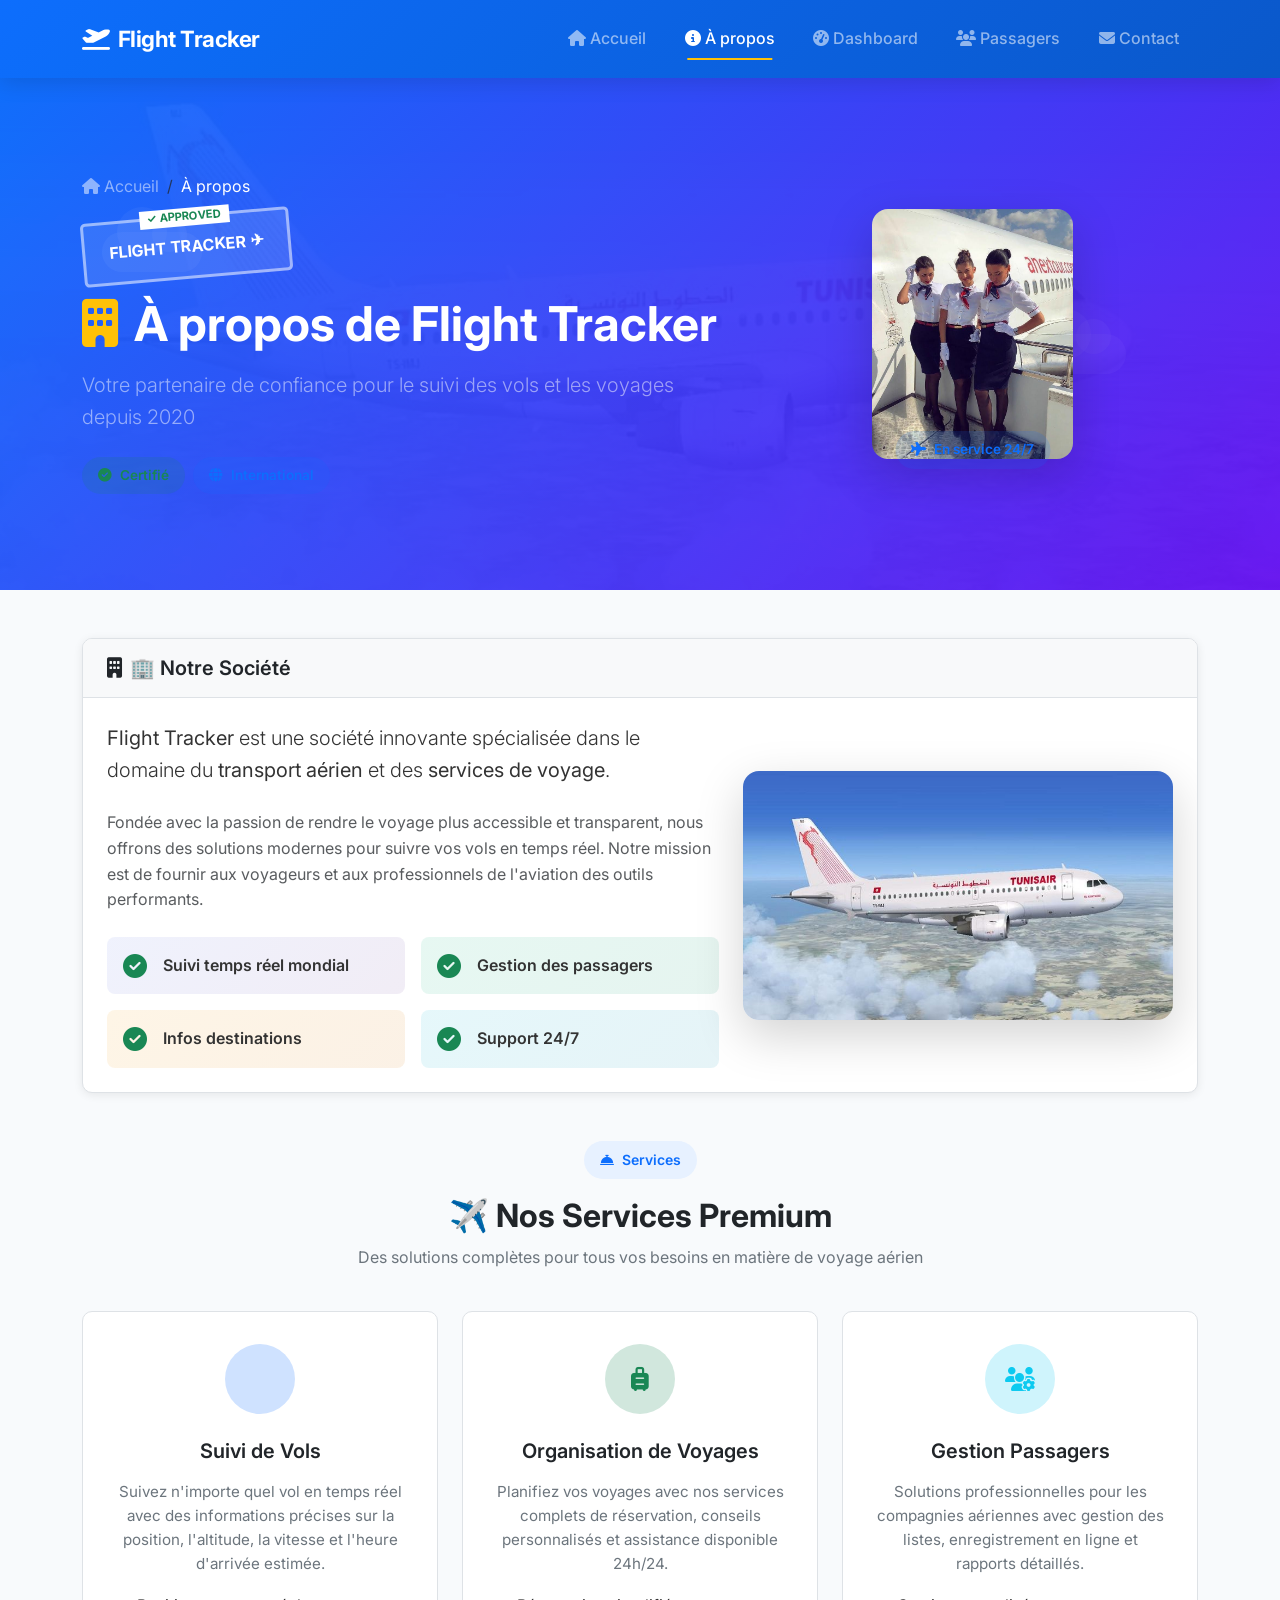
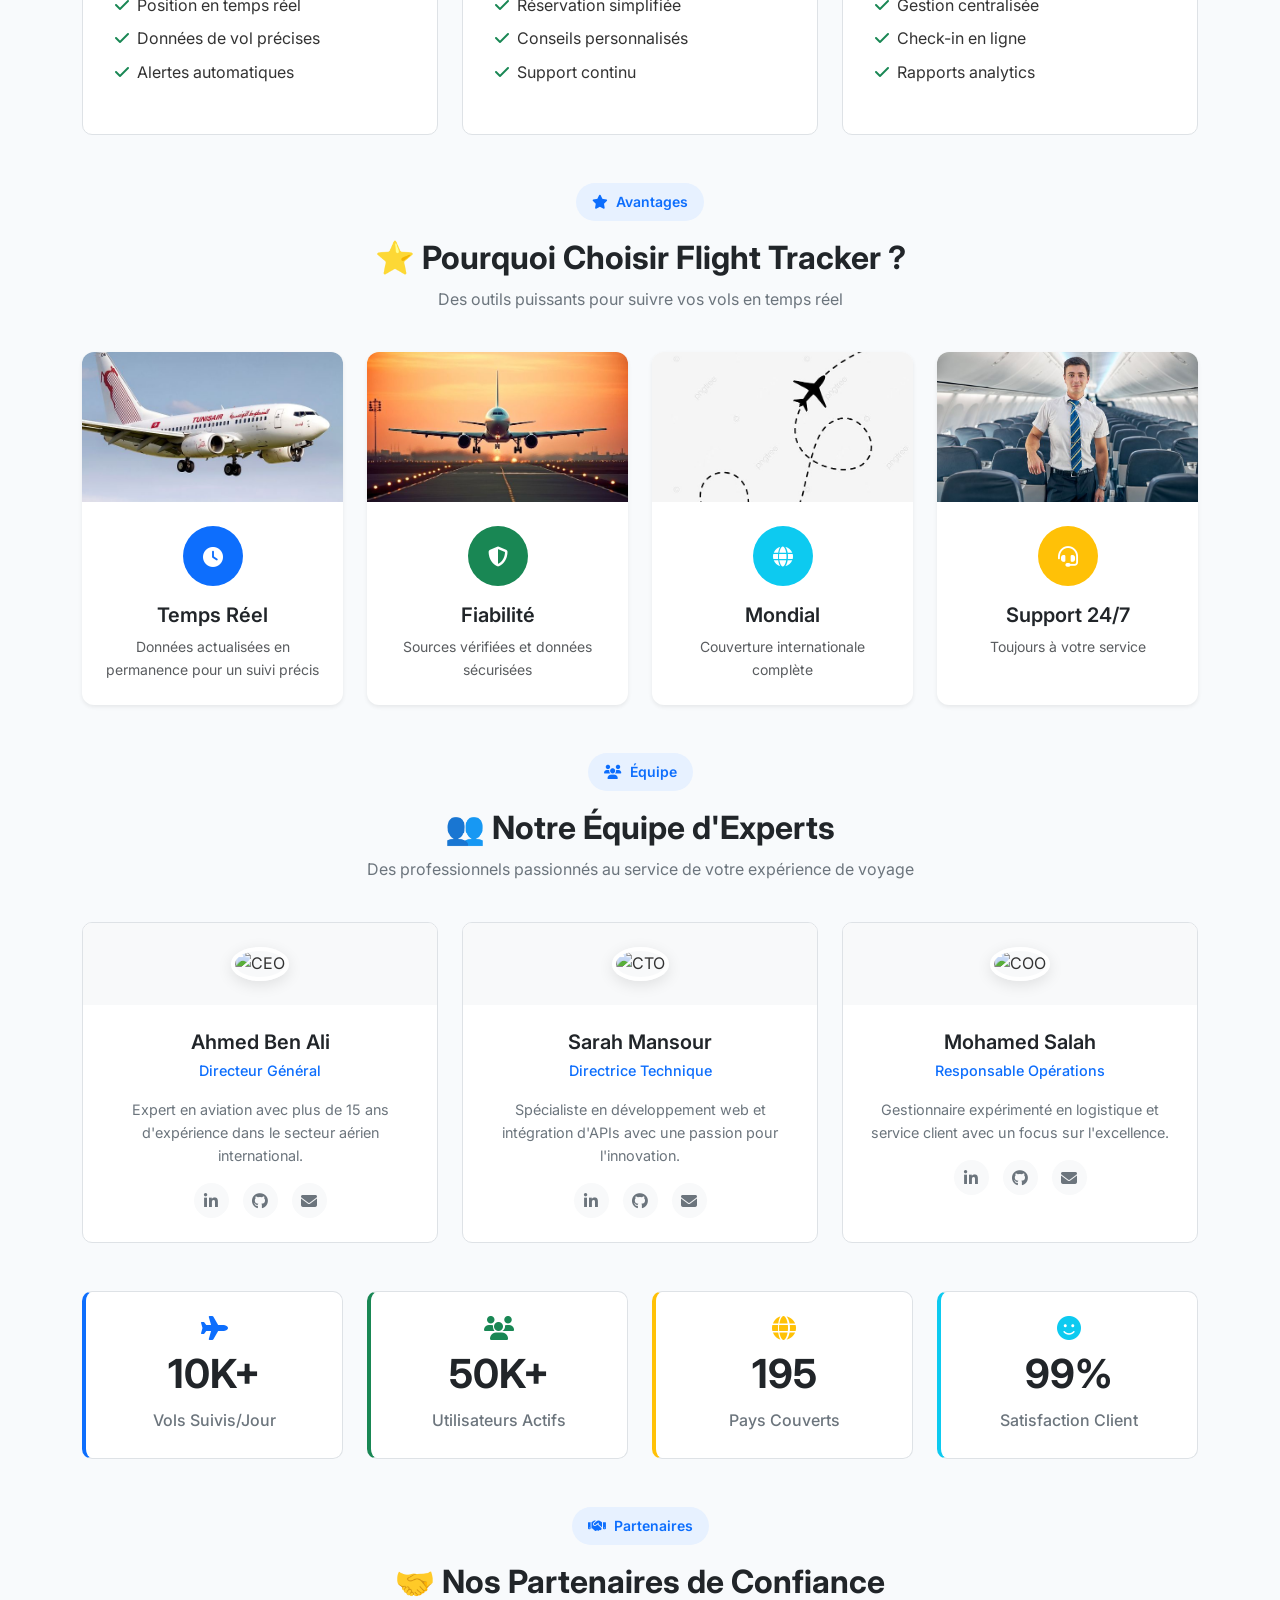
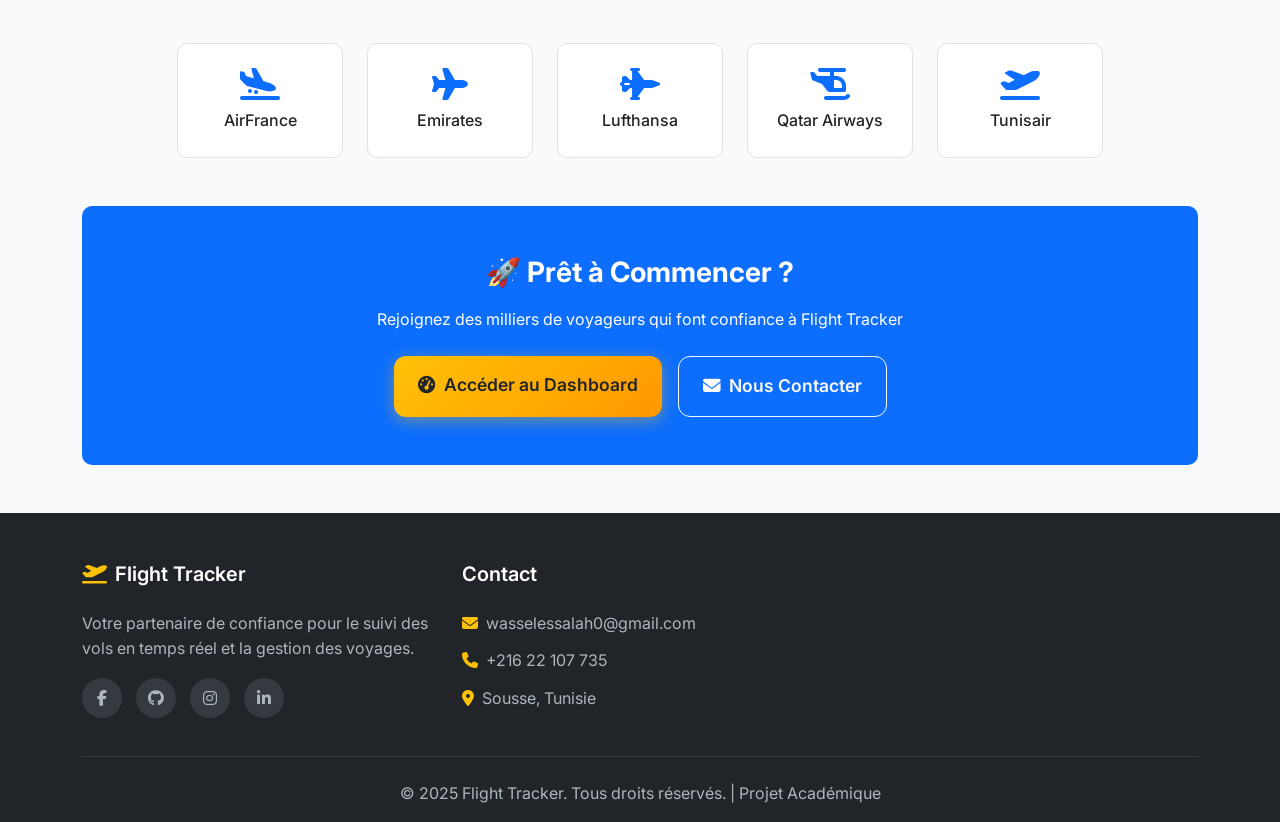
==== commit 78807993: "Refactor HTML structure and improve footer design; streamline JavaScript files by removing comments " ====
--- a/about.html
+++ b/about.html
@@ -16,7 +16,7 @@
     <style>body { font-family: 'Inter', sans-serif; }</style>
 </head>
 <body style="background: #f8fafc;">
-    <!-- Navigation -->
+
     <nav class="navbar navbar-expand-lg navbar-dark bg-primary sticky-top">
         <div class="container">
             <a class="navbar-brand" href="index.html">
@@ -47,7 +47,6 @@
         </div>
     </nav>
 
-    <!-- Page Header Pro with Creative Design -->
     <header class="page-header-pro position-relative overflow-hidden" style="background: linear-gradient(135deg, rgba(13, 110, 253, 0.95) 0%, rgba(102, 16, 242, 0.95) 100%), url('images/flight/tunisair-fleet.jpeg') center/cover;">
         <div class="cloud-decoration" style="top: 30%; left: 8%; opacity: 0.2;"></div>
         <div class="cloud-decoration" style="top: 50%; right: 12%; opacity: 0.15;"></div>
@@ -66,7 +65,6 @@
                     </h1>
                     <p class="lead text-white-50 mb-4">Votre partenaire de confiance pour le suivi des vols et les voyages depuis 2020</p>
                     
-                    <!-- Flight Status Badges -->
                     <div class="d-flex gap-2 flex-wrap">
                         <span class="flight-status on-time"><i class="fas fa-check-circle"></i> Certifié</span>
                         <span class="flight-status in-flight"><i class="fas fa-globe"></i> International</span>
@@ -84,11 +82,9 @@
         </div>
     </header>
 
-    <!-- Main Content -->
     <main class="py-5">
         <div class="container">
             
-            <!-- Notre Société -->
             <section class="mb-5">
                 <div class="card-pro">
                     <div class="card-header-pro">
@@ -142,7 +138,6 @@
                 </div>
             </section>
 
-            <!-- Nos Services -->
             <section class="mb-5">
                 <div class="section-title">
                     <span class="badge-label"><i class="fas fa-concierge-bell me-2"></i>Services</span>
@@ -196,7 +191,6 @@
                 </div>
             </section>
 
-            <!-- Pourquoi Nous Choisir -->
             <section class="mb-5">
                 <div class="section-title">
                     <span class="badge-label"><i class="fas fa-star me-2"></i>Avantages</span>
@@ -256,7 +250,7 @@
                 </div>
             </section>
 
-            <!-- Notre Équipe -->
+          
             <section class="mb-5">
                 <div class="section-title">
                     <span class="badge-label"><i class="fas fa-users me-2"></i>Équipe</span>
@@ -319,7 +313,7 @@
                 </div>
             </section>
 
-            <!-- Statistiques -->
+          
             <section class="mb-5">
                 <div class="row g-4">
                     <div class="col-md-3 col-6">
@@ -361,7 +355,7 @@
                 </div>
             </section>
 
-            <!-- Nos Partenaires -->
+          
             <section class="mb-5">
                 <div class="section-title">
                     <span class="badge-label"><i class="fas fa-handshake me-2"></i>Partenaires</span>
@@ -420,7 +414,6 @@
         </div>
     </main>
 
-    <!-- Footer Pro -->
     <footer class="footer-pro">
         <div class="container">
             <div class="row g-4">
@@ -434,15 +427,7 @@
                         <a href="https://www.linkedin.com/in/essalah-wassel-626993300/" target="_blank"><i class="fab fa-linkedin-in"></i></a>
                     </div>
                 </div>
-                <div class="col-lg-2 col-md-4">
-                    <h5>Navigation</h5>
-                    <ul class="footer-links">
-                        <li><a href="index.html"><i class="fas fa-chevron-right"></i>Accueil</a></li>
-                        <li><a href="about.html"><i class="fas fa-chevron-right"></i>À propos</a></li>
-                        <li><a href="dashboard.html"><i class="fas fa-chevron-right"></i>Dashboard</a></li>
-                        <li><a href="contact.html"><i class="fas fa-chevron-right"></i>Contact</a></li>
-                    </ul>
-                </div>
+              
                 <div class="col-lg-3 col-md-4">
                     <h5>Contact</h5>
                     <ul class="footer-links">
@@ -451,24 +436,14 @@
                         <li><i class="fas fa-map-marker-alt me-2 text-warning"></i>Sousse, Tunisie</li>
                     </ul>
                 </div>
-                <div class="col-lg-3 col-md-4">
-                    <h5>Technologies</h5>
-                    <div class="d-flex flex-wrap gap-2">
-                        <span class="badge bg-primary">HTML5</span>
-                        <span class="badge bg-info">CSS3</span>
-                        <span class="badge" style="background: #7952b3;">Bootstrap</span>
-                        <span class="badge bg-warning text-dark">JavaScript</span>
-                        <span class="badge bg-success">APIs</span>
-                    </div>
-                </div>
+                
             </div>
             <div class="footer-bottom text-center">
-                <p class="mb-0">&copy; 2025 Flight Tracker. Tous droits réservés. | Projet Académique - Développé avec ❤️</p>
+                <p class="mb-0">&copy; 2025 Flight Tracker. Tous droits réservés. | Projet Académique </p>
             </div>
         </div>
     </footer>
 
-    <!-- Bootstrap JS -->
     <script src="https://cdn.jsdelivr.net/npm/bootstrap@5.3.2/dist/js/bootstrap.bundle.min.js"></script>
 </body>
 </html>
--- a/css/style.css
+++ b/css/style.css
@@ -457,6 +457,7 @@
     transition: all 0.3s ease;
     border: 2px solid transparent;
 }
+
 
 .tech-card:hover {
     border-color: var(--primary-color);
@@ -1194,6 +1195,8 @@
     font-size: 0.8rem;
 }
 
+
+
 /* DataTables Customization for Dashboard */
 .dataTables_wrapper .dataTables_filter input {
     border-radius: var(--radius-md);
@@ -1202,12 +1205,64 @@
     transition: var(--transition);
     font-size: 0.9rem;
 }
-
-.dataTables_wrapper .dataTables_filter input:focus {
-    border-color: var(--primary-color);
-    box-shadow: 0 0 0 4px rgba(13, 110, 253, 0.15);
-    outline: none;
-}
+/* Footer Pro - Simple */
+.footer-pro {
+    background: #212529;
+    color: #adb5bd;
+    padding: 3rem 0 1rem;
+}
+
+.footer-pro h5 {
+    color: white;
+    font-weight: 600;
+    margin-bottom: 1.5rem;
+}
+
+.footer-pro .footer-links {
+    list-style: none;
+    padding: 0;
+    margin: 0;
+}
+
+.footer-pro .footer-links li {
+    margin-bottom: 0.75rem;
+}
+
+.footer-pro .footer-links a {
+    color: #adb5bd;
+    text-decoration: none;
+    transition: color 0.3s ease;
+}
+
+.footer-pro .footer-links a:hover {
+    color: white;
+}
+
+.footer-pro .social-links a {
+    display: inline-flex;
+    align-items: center;
+    justify-content: center;
+    width: 40px;
+    height: 40px;
+    border-radius: 50%;
+    background: #343a40;
+    color: #adb5bd;
+    margin-right: 10px;
+    transition: all 0.3s ease;
+}
+
+.footer-pro .social-links a:hover {
+    background: #0d6efd;
+    color: white;
+}
+
+.footer-pro .footer-bottom {
+    border-top: 1px solid #343a40;
+    margin-top: 2rem;
+    padding-top: 1.5rem;
+}
+
+
 
 .dataTables_wrapper .dataTables_paginate .paginate_button {
     border-radius: var(--radius-sm) !important;
